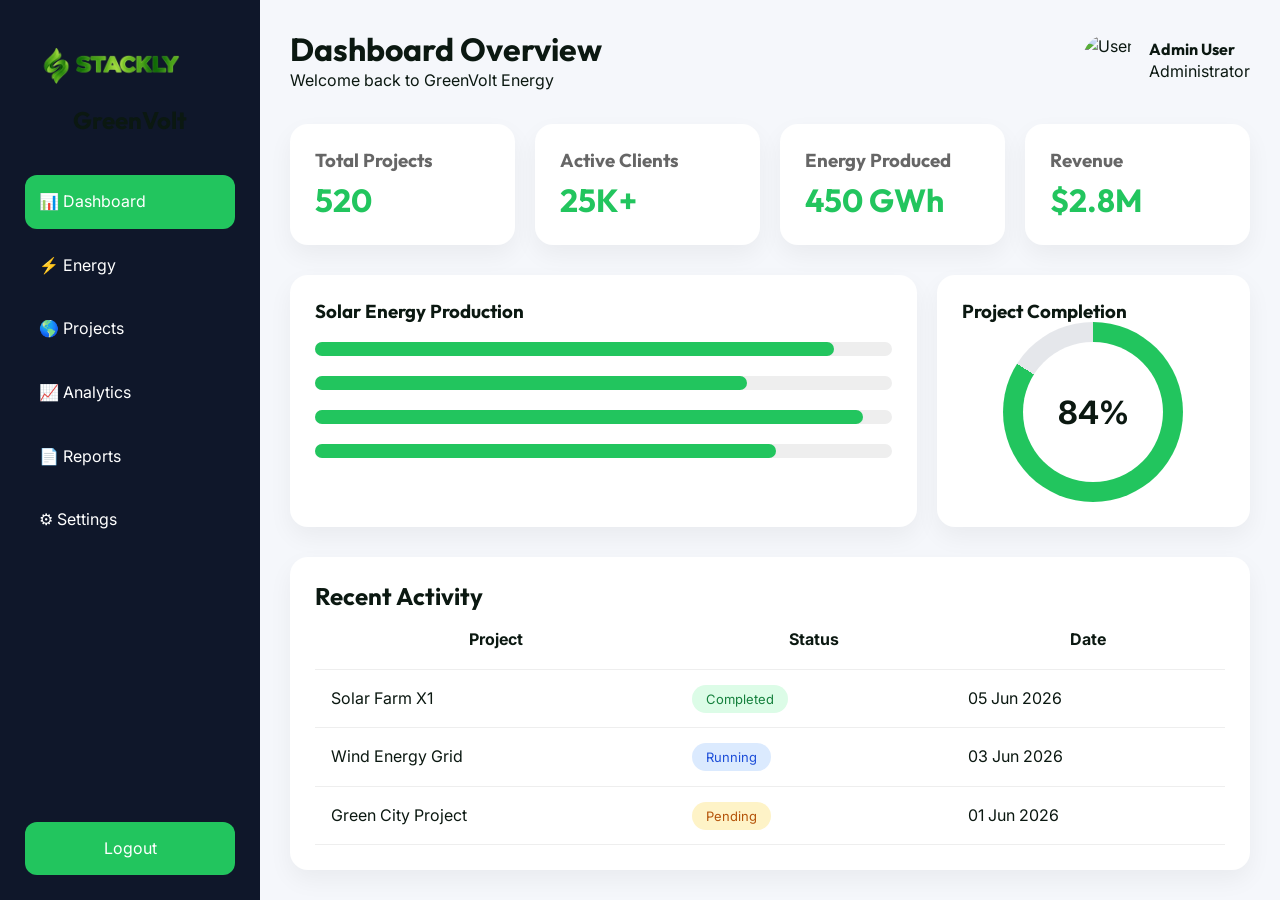
==== dashboard.html @ 8723facf "Add files via upload" ====
<!DOCTYPE html>
<html lang="en">
<head>
<meta charset="UTF-8">
<meta name="viewport" content="width=device-width, initial-scale=1.0">
<title>GreenVolt Dashboard</title>
<link rel="stylesheet" href="style.css">
</head>

<body class="dashboard-page">

<body class="dashboard-page">

<div class="dashboard">

    <aside class="sidebar">

        <div class="sidebar-logo">
            <img src="images/green_logo.webp" alt="GreenVolt">
            <h2>GreenVolt</h2>
        </div>

        <ul class="sidebar-menu">
            <li><a href="#" class="active">📊 Dashboard</a></li>
            <li><a href="#">⚡ Energy</a></li>
            <li><a href="#">🌎 Projects</a></li>
            <li><a href="#">📈 Analytics</a></li>
            <li><a href="#">📄 Reports</a></li>
            <li><a href="#">⚙ Settings</a></li>
        </ul>

        <a href="index.html" class="logout-btn">Logout</a>

    </aside>

    <main class="main-content">

        <div class="dashboard-header">

            <div>
                <h1>Dashboard Overview</h1>
                <p>Welcome back to GreenVolt Energy</p>
            </div>

            <div class="user-profile">
                <img src="https://i.pravatar.cc/100" alt="User">
                <div>
                    <h4>Admin User</h4>
                    <span>Administrator</span>
                </div>
            </div>

        </div>

        <div class="dashboard-cards">

            <div class="dashboard-card">
                <h3>Total Projects</h3>
                <h2>520</h2>
            </div>

            <div class="dashboard-card">
                <h3>Active Clients</h3>
                <h2>25K+</h2>
            </div>

            <div class="dashboard-card">
                <h3>Energy Produced</h3>
                <h2>450 GWh</h2>
            </div>

            <div class="dashboard-card">
                <h3>Revenue</h3>
                <h2>$2.8M</h2>
            </div>

        </div>

        <div class="analytics-grid">

            <div class="chart-card">
                <h3>Solar Energy Production</h3>

                <div class="bar">
                    <span style="width:90%"></span>
                </div>

                <div class="bar">
                    <span style="width:75%"></span>
                </div>

                <div class="bar">
                    <span style="width:95%"></span>
                </div>

                <div class="bar">
                    <span style="width:80%"></span>
                </div>

            </div>

            <div class="chart-card">
                <h3>Project Completion</h3>

                <div class="progress-circle">
                    <span>84%</span>
                </div>

            </div>

        </div>

        <div class="activity-table">

            <h2>Recent Activity</h2>

            <table>

                <thead>
                    <tr>
                        <th>Project</th>
                        <th>Status</th>
                        <th>Date</th>
                    </tr>
                </thead>

                <tbody>

                    <tr>
                        <td>Solar Farm X1</td>
                        <td><span class="status success">Completed</span></td>
                        <td>05 Jun 2026</td>
                    </tr>

                    <tr>
                        <td>Wind Energy Grid</td>
                        <td><span class="status running">Running</span></td>
                        <td>03 Jun 2026</td>
                    </tr>

                    <tr>
                        <td>Green City Project</td>
                        <td><span class="status pending">Pending</span></td>
                        <td>01 Jun 2026</td>
                    </tr>

                </tbody>

            </table>

        </div>

    </main>

</div>

</body>

</body>
</html>
---- style.css ----
/* 
   GreenVolt - Powering Tomorrow
   CSS Styling System
*/

@import url('https://fonts.googleapis.com/css2?family=Inter:wght@300;400;500;600;700&family=Outfit:wght@400;500;600;700;800&display=swap');

:root {
    /* Color Palette */
    --primary-green: hsl(142, 72%, 29%);
    --primary-green-hover: hsl(142, 76%, 24%);
    --primary-green-rgb: 27, 122, 56;
    --light-green: hsl(142, 69%, 58%);
    --light-green-rgb: 76, 217, 100;
    --accent-glow: hsla(142, 69%, 58%, 0.15);
    
    /* Theme Light (Default) */
    --bg-primary: hsl(140, 20%, 99%);
    --bg-secondary: hsl(144, 25%, 97%);
    --text-main: hsl(144, 37%, 7%);
    --text-secondary: hsl(142, 9%, 35%);
    --text-muted: hsl(142, 5%, 50%);
    --card-bg: hsl(0, 0%, 100%);
    --card-shadow: 0 15px 35px rgba(27, 122, 56, 0.05);
    --card-shadow-hover: 0 25px 50px rgba(27, 122, 56, 0.12);
    --nav-bg: rgba(255, 255, 255, 0.8);
    --glass-bg: rgba(255, 255, 255, 0.7);
    --glass-border: rgba(255, 255, 255, 0.4);
    
    /* Animation & Transitions */
    --transition-fast: 0.2s cubic-bezier(0.4, 0, 0.2, 1);
    --transition-smooth: 0.4s cubic-bezier(0.4, 0, 0.2, 1);
    --transition-slow: 0.6s cubic-bezier(0.4, 0, 0.2, 1);
    
    /* Layout Constants */
    --header-height: 80px;
    --border-radius-sm: 8px;
    --border-radius-md: 16px;
    --border-radius-lg: 24px;
    --border-radius-pill: 50px;
}

/* Dark Mode Theme */
[data-theme="dark"] {
    --bg-primary: hsl(144, 23%, 9%);
    --bg-secondary: hsl(144, 25%, 15%);
    --text-main: hsl(0, 0%, 95%);
    --text-secondary: hsl(0, 0%, 70%);
    --text-muted: hsl(0, 0%, 50%);
    --card-bg: hsl(144, 25%, 13%);
    --card-shadow: 0 15px 35px rgba(0, 0, 0, 0.25);
    --card-shadow-hover: 0 25px 50px rgba(0, 0, 0, 0.35);
    --nav-bg: rgba(13, 35, 18, 0.85);
    --glass-bg: rgba(13, 35, 18, 0.6);
    --glass-border: rgba(76, 217, 100, 0.15);
}



/* 1. Global Reset & Base Styles */
* {
    box-sizing: border-box;
    margin: 0;
    padding: 0;
}

html {
    scroll-behavior: smooth;
    font-size: 16px;
    overflow-x: hidden;
}

body {
    font-family: 'Inter', sans-serif;
    background-color: var(--bg-primary);
    color: var(--text-main);
    line-height: 1.6;
    overflow-x: hidden;
    transition: background-color var(--transition-smooth), color var(--transition-smooth);
}

h1, h2, h3, h4, h5, h6 {
    font-family: 'Outfit', sans-serif;
    font-weight: 700;
    line-height: 1.2;
    color: var(--text-main);
}

a {
    text-decoration: none;
    color: inherit;
    transition: color var(--transition-fast);
}

ul {
    list-style: none;
}

img {
    max-width: 100%;
    height: auto;
    display: block;
}

button, input, textarea {
    font-family: inherit;
    border: none;
    outline: none;
    background: none;
}

/* Custom Scrollbar */
::-webkit-scrollbar {
    width: 10px;
}
::-webkit-scrollbar-track {
    background: var(--bg-secondary);
}
::-webkit-scrollbar-thumb {
    background: var(--primary-green);
    border-radius: var(--border-radius-pill);
    border: 2px solid var(--bg-secondary);
}
::-webkit-scrollbar-thumb:hover {
    background: var(--primary-green-hover);
}

/* 2. Layout & Typography Utilities */
.container {
    max-width: 1200px;
    margin: 0 auto;
    padding: 0 24px;
}

.section {
    padding: 100px 0;
    position: relative;
}

.error-page {
    min-height: 100vh;
    display: flex;
    align-items: center;
    justify-content: center;
    background: linear-gradient(180deg, rgba(236, 251, 236, 1) 0%, rgba(245, 250, 244, 1) 100%);
    padding: 80px 24px;
}

.error-panel {
    position: relative;
    width: min(100%, 760px);
    padding: 60px 52px;
    border-radius: 32px;
    background: rgba(255, 255, 255, 0.96);
    box-shadow: 0 45px 110px rgba(27, 122, 56, 0.11);
    border: 1px solid rgba(27, 122, 56, 0.14);
    overflow: hidden;
}

.error-panel::before {
    content: '';
    position: absolute;
    inset: 0;
    background: radial-gradient(circle at top left, rgba(76, 217, 100, 0.12), transparent 28%),
                radial-gradient(circle at bottom right, rgba(27, 122, 56, 0.08), transparent 26%);
    pointer-events: none;
}

[data-theme="dark"] .error-panel {
    background: rgba(7, 17, 9, 0.9);
    border-color: rgba(255, 255, 255, 0.08);
    box-shadow: 0 35px 80px rgba(0, 0, 0, 0.22);
}

.error-code {
    font-size: clamp(5rem, 12vw, 8rem);
    font-weight: 900;
    color: var(--primary-green);
    letter-spacing: -0.05em;
    margin-bottom: 0.6rem;
}

.error-message {
    font-size: clamp(1.8rem, 3vw, 2.4rem);
    line-height: 1.05;
    margin-bottom: 1.25rem;
}

.error-description {
    color: var(--text-secondary);
    max-width: 540px;
    margin: 0 auto 2rem auto;
    font-size: 1.05rem;
    line-height: 1.8;
}

.error-actions {
    display: flex;
    flex-wrap: wrap;
    justify-content: center;
    gap: 16px;
    margin-bottom: 1.25rem;
}

.error-detail {
    color: var(--text-muted);
    font-size: 0.95rem;
    line-height: 1.75;
}

.error-header {
    display: flex;
    align-items: center;
    justify-content: space-between;
    gap: 14px;
    margin-bottom: 24px;
    position: relative;
    z-index: 2;
}

.error-header .logo img {
    height: 42px;
    display: block;
}

.error-header-actions {
    display: flex;
    gap: 10px;
}

.error-search-form {
    width: 100%;
    display: flex;
    flex-wrap: wrap;
    justify-content: center;
    gap: 12px;
    margin-top: 12px;
}

.error-search-input {
    width: min(100%, 420px);
    padding: 14px 18px;
    border: 1px solid rgba(27, 122, 56, 0.18);
    border-radius: 14px;
    background: rgba(255, 255, 255, 0.95);
    color: var(--text-main);
    font-size: 0.98rem;
    transition: border-color var(--transition-fast), box-shadow var(--transition-fast);
}

.error-search-input:focus {
    border-color: var(--primary-green);
    box-shadow: 0 0 0 4px rgba(76, 217, 100, 0.12);
}

.error-links-block {
    margin-top: 24px;
    z-index: 2;
}

.error-links {
    display: flex;
    flex-wrap: wrap;
    gap: 12px;
    margin-top: 12px;
    padding-left: 0;
    list-style: none;
}

.error-links li {
    margin: 0;
}

.error-links a {
    color: var(--text-secondary);
    border-bottom: 1px dashed rgba(27, 122, 56, 0.35);
    padding-bottom: 1px;
    transition: color var(--transition-fast), border-color var(--transition-fast);
}

.error-links a:hover,
.error-links a:focus {
    color: var(--primary-green);
    border-color: var(--primary-green);
}

.error-contact {
    margin-top: 24px;
    z-index: 2;
}

.glow-orb {
    position: absolute;
    width: 260px;
    height: 260px;
    border-radius: 50%;
    filter: blur(70px);
    opacity: 0.32;
    z-index: 0;
    animation: float 12s infinite ease-in-out alternate;
}

.orb-1 {
    background: rgba(76, 217, 100, 0.35);
    top: -60px;
    left: -50px;
}

.orb-2 {
    background: rgba(27, 122, 56, 0.3);
    bottom: -60px;
    right: -40px;
}

@media (max-width: 720px) {
    .error-panel {
        padding: 40px 24px;
    }
    .error-actions {
        flex-direction: column;
    }

    .partners-grid {
        grid-template-columns: 1fr;
        gap: 16px;
    }

    .faq-grid {
        grid-template-columns: 1fr;
        gap: 16px;
    }

    .stats-bar {
        grid-template-columns: 1fr;
    }

    .stats-bar-wrapper {
        width: calc(100% - 32px);
        bottom: -90px;
    }

    .hero-title {
        font-size: 2.4rem;
    }

    .hero-subtitle,
    .section-subtitle {
        font-size: 1rem;
    }
}

.text-center {
    text-align: center;
}

.section-tag {
    font-family: 'Outfit', sans-serif;
    font-size: 0.85rem;
    font-weight: 700;
    color: var(--primary-green);
    text-transform: uppercase;
    letter-spacing: 2px;
    margin-bottom: 12px;
    display: inline-block;
}

.section-title {
    font-size: 2.5rem;
    font-weight: 800;
    margin-bottom: 20px;
    letter-spacing: -0.5px;
}

.section-title span {
    color: var(--primary-green);
}

.section-subtitle {
    color: var(--text-secondary);
    max-width: 600px;
    margin: 0 auto 50px auto;
    font-size: 1.1rem;
}

/* Partners Grid */
.partners-grid {
    display: grid;
    grid-template-columns: repeat(4, 1fr);
    gap: 20px;
    align-items: center;
    margin-top: 24px;
}

.partner-card {
    background: var(--card-bg);
    border-radius: 12px;
    padding: 18px;
    display: flex;
    align-items: center;
    justify-content: center;
    box-shadow: var(--card-shadow);
    border: 1px solid var(--glass-border);
    min-height: 80px;
    transition: transform var(--transition-fast), box-shadow var(--transition-fast);
}

.partner-card:hover {
    transform: translateY(-4px);
    box-shadow: var(--card-shadow-hover);
}

.partner-logo {
    width: 100%;
    height: 100%;
    display: flex;
    align-items: center;
    justify-content: center;
    min-height: 160px;
}

.partner-logo svg {
    width: 100%;
    height: 100%;
    max-width: 180px;
    max-height: 180px;
    transition: transform var(--transition-smooth);
}

.partner-card:hover .partner-logo svg {
    transform: scale(1.05);
}

.partner-card img {
    max-height: 48px;
    width: auto;
    object-fit: contain;
}

/* FAQ */
.faq-grid {
    display: grid;
    grid-template-columns: repeat(2, 1fr);
    gap: 18px;
    margin-top: 12px;
}

.faq-grid details {
    background: var(--card-bg);
    padding: 18px 20px;
    border-radius: 12px;
    border: 1px solid var(--glass-border);
    box-shadow: var(--card-shadow);
}

.faq-grid summary {
    font-weight: 700;
    cursor: pointer;
    list-style: none;
    outline: none;
}

.faq-grid p { margin-top: 10px; color: var(--text-secondary); line-height: 1.6; }

@media (max-width: 900px) {
    .partners-grid { grid-template-columns: repeat(2, 1fr); }
    .faq-grid { grid-template-columns: 1fr; }
}

/* Common Button Styling */
.btn {
    display: inline-flex;
    align-items: center;
    justify-content: center;
    gap: 8px;
    padding: 14px 28px;
    border-radius: var(--border-radius-pill);
    font-weight: 600;
    font-size: 0.95rem;
    cursor: pointer;
    transition: transform var(--transition-fast), background-color var(--transition-fast), box-shadow var(--transition-fast);
}

.btn-primary {
    background-color: var(--primary-green);
    color: #ffffff;
    box-shadow: 0 4px 15px rgba(27, 122, 56, 0.2);
}

.btn-primary:hover {
    background-color: var(--primary-green-hover);
    box-shadow: 0 6px 20px rgba(27, 122, 56, 0.35);
    transform: translateY(-2px);
}

.btn-secondary {
    background-color: transparent;
    color: var(--text-main);
    border: 2px solid var(--text-muted);
}

.btn-secondary:hover {
    border-color: var(--primary-green);
    color: var(--primary-green);
    transform: translateY(-2px);
}

.btn-text {
    display: inline-flex;
    align-items: center;
    gap: 8px;
    font-weight: 600;
    color: var(--text-main);
    cursor: pointer;
    transition: color var(--transition-fast), transform var(--transition-fast);
}

.btn-text:hover {
    color: var(--primary-green);
}

.btn-text:hover .play-icon-container {
    transform: scale(1.1);
    box-shadow: 0 0 20px var(--accent-glow);
}

/* 3. Header & Navigation */
.header {
    position: fixed;
    top: 0;
    left: 0;
    width: 100%;
    height: var(--header-height);
    display: flex;
    align-items: center;
    z-index: 1000;
    transition: background-color var(--transition-smooth), backdrop-filter var(--transition-smooth), border var(--transition-smooth), height var(--transition-smooth);
}

.header.sticky {
    height: 70px;
    background-color: var(--nav-bg);
    backdrop-filter: blur(12px);
    border-bottom: 1px solid var(--glass-border);
    box-shadow: 0 4px 30px rgba(0, 0, 0, 0.03);
}

.header .container {
    width: 100%;
    display: flex;
    align-items: center;
    justify-content: space-between;
}

.logo {
    display: flex;
    align-items: center;
    gap: 8px;
    font-family: 'Outfit', sans-serif;
    font-size: 1.5rem;
    font-weight: 800;
    color: var(--text-main);
    transition: transform var(--transition-fast);
}

.logo:hover {
    transform: scale(1.02);
}

.logo img {
    height: 72px;
    width: auto;
    object-fit: contain;
    transition: height var(--transition-smooth);
}

.header.sticky .logo img {
    height: 72px;
}

.logo.footer-logo img {
    height: 72px;
}

.logo span {
    color: var(--primary-green);
}

.logo-sub {
    font-size: 0.65rem;
    font-weight: 600;
    letter-spacing: 1px;
    text-transform: uppercase;
    display: block;
    color: var(--text-secondary);
    margin-top: -3px;
}

.nav-menu {
    display: flex;
    align-items: center;
    gap: 32px;
}

.nav-link {
    font-weight: 500;
    color: var(--text-secondary);
    font-size: 0.95rem;
    position: relative;
    padding: 6px 0;
}

.nav-link::after {
    content: '';
    position: absolute;
    bottom: 0;
    left: 0;
    width: 0;
    height: 2.5px;
    background-color: var(--primary-green);
    border-radius: var(--border-radius-pill);
    transition: width var(--transition-fast);
}

.nav-link:hover, .nav-link.active {
    color: var(--primary-green);
}

.nav-link.active::after, .nav-link:hover::after {
    width: 100%;
}

.header-actions {
    display: flex;
    align-items: center;
    gap: 16px;
}



.btn-login {
    display: inline-flex;
    align-items: center;
    gap: 8px;
    padding: 10px 22px;
    background-color: var(--primary-green);
    color: #ffffff !important;
    border-radius: var(--border-radius-pill);
    font-weight: 600;
    box-shadow: 0 4px 10px rgba(27, 122, 56, 0.15);
}

.btn-login:hover {
    background-color: var(--primary-green-hover);
    transform: translateY(-1px);
}

/* Dark Mode Toggle Button */
.btn-dark-mode {
    display: flex;
    align-items: center;
    justify-content: center;
    width: 40px;
    height: 40px;
    border-radius: 50%;
    background-color: var(--bg-secondary);
    color: var(--text-main);
    cursor: pointer;
    transition: background-color var(--transition-fast), color var(--transition-fast), transform var(--transition-fast);
    position: relative;
}

.btn-dark-mode:hover {
    background-color: var(--primary-green);
    color: #ffffff;
    transform: scale(1.05);
}

.btn-dark-mode .sun-icon,
.btn-dark-mode .moon-icon {
    position: absolute;
    width: 20px;
    height: 20px;
    transition: opacity var(--transition-fast), transform var(--transition-fast);
}

.btn-dark-mode .sun-icon {
    opacity: 1;
    transform: rotate(0deg) scale(1);
}

.btn-dark-mode .moon-icon {
    opacity: 0;
    transform: rotate(-180deg) scale(0);
}

[data-theme="dark"] .btn-dark-mode .sun-icon {
    opacity: 0;
    transform: rotate(180deg) scale(0);
}

[data-theme="dark"] .btn-dark-mode .moon-icon {
    opacity: 1;
    transform: rotate(0deg) scale(1);
}

.hamburger {
    display: none;
    flex-direction: column;
    gap: 6px;
    cursor: pointer;
    z-index: 1001;
    padding: 4px;
}

.hamburger span {
    display: block;
    width: 24px;
    height: 2.5px;
    background-color: var(--text-main);
    border-radius: var(--border-radius-pill);
    transition: transform var(--transition-fast), opacity var(--transition-fast);
}

.hamburger.active span:nth-child(1) {
    transform: translateY(8.5px) rotate(45deg);
}

.hamburger.active span:nth-child(2) {
    opacity: 0;
}

.hamburger.active span:nth-child(3) {
    transform: translateY(-8.5px) rotate(-45deg);
}

/* 4. Hero Section */
.hero {
    min-height: 100vh;
    padding-top: calc(var(--header-height) + 40px);
    padding-bottom: 100px;
    display: flex;
    align-items: center;
    position: relative;
    background-image: linear-gradient(to bottom, rgba(255, 255, 255, 0.7), var(--bg-primary)), url('images/hero_bg.webp');
    background-size: cover;
    background-position: center;
    background-repeat: no-repeat;
}

[data-theme="dark"] .hero {
    background-image: linear-gradient(to bottom, rgba(6, 19, 10, 0.75), var(--bg-primary)), url('images/hero_bg.webp');
}

.hero-content {
    max-width: 650px;
    z-index: 2;
}

.hero-tag {
    font-size: 0.9rem;
    font-weight: 700;
    color: var(--primary-green);
    letter-spacing: 2px;
    text-transform: uppercase;
    margin-bottom: 20px;
    display: block;
}

.hero-title {
    font-size: 4rem;
    line-height: 1.1;
    font-weight: 800;
    margin-bottom: 24px;
    letter-spacing: -1.5px;
}

.hero-title span.highlight {
    color: var(--primary-green);
    position: relative;
    display: inline-block;
}

.hero-subtitle {
    font-size: 1.15rem;
    color: var(--text-secondary);
    margin-bottom: 40px;
    line-height: 1.7;
}

.hero-btns {
    display: flex;
    align-items: center;
    gap: 24px;
}

.play-icon-container {
    width: 48px;
    height: 48px;
    border-radius: 50%;
    background-color: var(--bg-secondary);
    color: var(--primary-green);
    display: flex;
    align-items: center;
    justify-content: center;
    box-shadow: 0 4px 15px rgba(0, 0, 0, 0.05);
    transition: transform var(--transition-fast), box-shadow var(--transition-fast);
}

.play-icon-container svg {
    margin-left: 2px;
    fill: currentColor;
    width: 16px;
    height: 16px;
}

/* Floating Stats Bar */
.stats-bar-wrapper {
    position: absolute;
    bottom: -150px;
    left: 50%;
    transform: translateX(-50%);
    width: min(calc(100% - 48px), 1152px);
    z-index: 5;
    pointer-events: auto;
}

.stats-bar {
    width: 100%;
    background-color: var(--glass-bg);
    backdrop-filter: blur(20px);
    border: 1px solid var(--glass-border);
    border-radius: var(--border-radius-lg);
    padding: 30px;
    display: grid;
    grid-template-columns: repeat(4, minmax(200px, 1fr));
    gap: 12px;
    align-items: stretch;
    box-shadow: var(--card-shadow);
}

.stats-item {
    display: flex;
    flex-direction: column;
    align-items: center;
    justify-content: center;
    text-align: center;
    border-right: 1px solid var(--glass-border);
    padding: 22px 14px;
    min-height: 150px;
}

.stats-item:last-child {
    border-right: none;
}

.stats-icon {
    display: inline-flex;
    align-items: center;
    justify-content: center;
    width: 44px;
    height: 44px;
    border-radius: 50%;
    background-color: rgba(76, 217, 100, 0.15);
    color: var(--primary-green);
    margin-bottom: 12px;
}

.stats-icon svg {
    width: 20px;
    height: 20px;
    fill: currentColor;
}

.stats-num {
    font-family: 'Outfit', sans-serif;
    font-size: 2.2rem;
    font-weight: 800;
    color: var(--text-main);
    line-height: 1;
    margin-bottom: 6px;
}

.stats-label {
    font-size: 0.85rem;
    color: var(--text-secondary);
    font-weight: 500;
    text-transform: uppercase;
    letter-spacing: 0.5px;
}

/* 5. Services Section */
.services {
    padding-top: 160px; /* Offset the stats bar overlap */
    background-color: var(--bg-primary);
}

.services-grid {
    display: grid;
    grid-template-columns: repeat(4, 1fr);
    gap: 24px;
}

.service-card {
    background-color: var(--card-bg);
    border-radius: var(--border-radius-lg);
    padding: 40px 30px;
    box-shadow: var(--card-shadow);
    border: 1px solid var(--glass-border);
    text-align: center;
    transition: transform var(--transition-smooth), box-shadow var(--transition-smooth);
    position: relative;
    overflow: hidden;
}

.service-card::before {
    content: '';
    position: absolute;
    top: 0;
    left: 0;
    width: 100%;
    height: 4px;
    background: linear-gradient(90deg, var(--light-green), var(--primary-green));
    opacity: 0;
    transition: opacity var(--transition-smooth);
}

.service-card:hover {
    transform: translateY(-8px);
    box-shadow: var(--card-shadow-hover);
}

.service-card:hover::before {
    opacity: 1;
}

.service-icon-wrapper {
    display: inline-flex;
    align-items: center;
    justify-content: center;
    width: 80px;
    height: 80px;
    border-radius: 50%;
    background-color: var(--bg-secondary);
    color: var(--primary-green);
    margin-bottom: 24px;
    transition: background-color var(--transition-smooth), color var(--transition-smooth);
}

.service-card:hover .service-icon-wrapper {
    background: linear-gradient(135deg, var(--light-green), var(--primary-green));
    color: #ffffff;
}

.service-icon-wrapper svg {
    width: 36px;
    height: 36px;
    fill: currentColor;
    transition: transform var(--transition-smooth);
}

/* Rotate turbine icon on hover */
.service-card:hover .icon-wind {
    transform: rotate(180deg);
}
/* Scale storage battery icon on hover */
.service-card:hover .icon-storage {
    transform: scale(1.1);
}
/* Pulse glow solar icon */
.service-card:hover .icon-solar {
    filter: drop-shadow(0 0 8px rgba(76, 217, 100, 0.6));
}

.service-title {
    font-size: 1.35rem;
    font-weight: 700;
    margin-bottom: 12px;
}

.service-desc {
    color: var(--text-secondary);
    font-size: 0.95rem;
    margin-bottom: 24px;
    line-height: 1.6;
}

.service-arrow {
    display: inline-flex;
    align-items: center;
    justify-content: center;
    width: 36px;
    height: 36px;
    border-radius: 50%;
    background-color: var(--bg-secondary);
    color: var(--primary-green);
    cursor: pointer;
    transition: background-color var(--transition-fast), color var(--transition-fast), transform var(--transition-fast);
}

.service-card:hover .service-arrow {
    background-color: var(--primary-green);
    color: #ffffff;
    transform: translateX(3px);
}

.service-arrow svg {
    width: 14px;
    height: 14px;
    fill: currentColor;
}

/* 6. About Section */
.about {
    background-color: var(--bg-secondary);
}

.about .container {
    display: grid;
    grid-template-columns: 1.1fr 0.9fr;
    gap: 80px;
    align-items: center;
}

.about-content {
    max-width: 600px;
}

.about-features {
    display: flex;
    flex-wrap: wrap;
    gap: 20px;
    margin: 32px 0 40px 0;
}

.about-feature {
    display: flex;
    align-items: center;
    gap: 12px;
    flex: 1 1 250px;
}

.about-feature-icon {
    display: flex;
    align-items: center;
    justify-content: center;
    width: 40px;
    height: 40px;
    border-radius: 50%;
    background-color: rgba(27, 122, 56, 0.1);
    color: var(--primary-green);
}

.about-feature-icon svg {
    width: 18px;
    height: 18px;
    fill: currentColor;
}

.about-feature span {
    font-weight: 600;
    font-size: 0.95rem;
    color: var(--text-main);
}

/* About Right Column - Image & floating badges */
.about-media {
    position: relative;
    display: flex;
    justify-content: center;
}

.about-img-container {
    border-radius: var(--border-radius-lg);
    overflow: hidden;
    box-shadow: var(--card-shadow);
    position: relative;
}

.about-img-container::before {
    content: '';
    position: absolute;
    top: 0;
    left: 0;
    width: 100%;
    height: 100%;
    background: linear-gradient(to top, rgba(27, 122, 56, 0.15), transparent);
    z-index: 1;
}

.about-img {
    transition: transform var(--transition-slow);
}

.about-media:hover .about-img {
    transform: scale(1.03);
}

/* Floating Badges */
.floating-badge {
    position: absolute;
    background-color: var(--glass-bg);
    backdrop-filter: blur(12px);
    border: 1px solid var(--glass-border);
    border-radius: 50%;
    width: 56px;
    height: 56px;
    display: flex;
    align-items: center;
    justify-content: center;
    box-shadow: 0 10px 25px rgba(0, 0, 0, 0.08);
    color: var(--primary-green);
    z-index: 2;
    animation: float 4s ease-in-out infinite;
}

.floating-badge svg {
    width: 22px;
    height: 22px;
    fill: currentColor;
}

.floating-badge-1 {
    top: 10%;
    right: -20px;
    animation-delay: 0s;
}

.floating-badge-2 {
    bottom: 25%;
    left: -25px;
    animation-delay: 1s;
}

.floating-badge-3 {
    top: 40%;
    left: -15px;
    animation-delay: 2s;
}

.floating-badge-4 {
    bottom: 8%;
    right: 5%;
    animation-delay: 3s;
}

@keyframes float {
    0% { transform: translateY(0px); }
    50% { transform: translateY(-10px); }
    100% { transform: translateY(0px); }
}

/* 7. Call To Action Banner (Bottom Footer Banner) */
.cta-banner {
    padding: 80px 0 60px 0;
    background: linear-gradient(rgba(8, 29, 15, 0.88), rgba(8, 29, 15, 0.94)), url('images/cta_bg.webp');
    background-size: cover;
    background-position: center;
    background-repeat: no-repeat;
    background-attachment: fixed;
    color: #ffffff;
    position: relative;
    overflow: hidden;
}

.cta-banner::after {
    content: '';
    position: absolute;
    bottom: 0;
    left: 0;
    width: 100%;
    height: 3px;
    background: linear-gradient(90deg, rgba(76, 217, 100, 0.25), rgba(27, 122, 56, 0.25), rgba(76, 217, 100, 0.25));
}

.cta-container {
    display: flex;
    flex-direction: column;
    gap: 50px;
}

.cta-main-row {
    display: flex;
    align-items: center;
    justify-content: space-between;
}

.cta-title-group {
    display: flex;
    align-items: center;
    gap: 20px;
}

.cta-leaf-icon {
    display: flex;
    align-items: center;
    justify-content: center;
    width: 60px;
    height: 60px;
    border-radius: 50%;
    border: 2px dashed rgba(76, 217, 100, 0.4);
    color: var(--light-green);
    animation: rotateDashed 20s linear infinite;
}

.cta-leaf-icon svg {
    width: 24px;
    height: 24px;
    fill: currentColor;
}

@keyframes rotateDashed {
    100% { transform: rotate(360deg); }
}

.cta-heading {
    font-size: 2.2rem;
    font-weight: 800;
    color: #ffffff;
    line-height: 1.2;
}

.cta-heading span {
    color: var(--light-green);
}

.btn-cta {
    background-color: var(--light-green);
    color: hsl(143, 56%, 5%);
    font-weight: 700;
    box-shadow: 0 4px 15px rgba(76, 217, 100, 0.3);
}

.btn-cta:hover {
    background-color: #ffffff;
    color: var(--primary-green);
    box-shadow: 0 6px 20px rgba(255, 255, 255, 0.4);
}

/* Banner Highlights Row */
.cta-highlights {
    display: grid;
    grid-template-columns: repeat(4, 1fr);
    gap: 30px;
    border-top: 1px solid rgba(255, 255, 255, 0.1);
    padding-top: 40px;
}

.highlight-item {
    display: flex;
    align-items: flex-start;
    gap: 16px;
}

.highlight-icon {
    color: var(--light-green);
    flex-shrink: 0;
    margin-top: 4px;
}

.highlight-icon svg {
    width: 20px;
    height: 20px;
    fill: currentColor;
}

.highlight-title {
    font-size: 1rem;
    font-weight: 600;
    color: #ffffff;
    margin-bottom: 2px;
}

.highlight-desc {
    font-size: 0.85rem;
    color: rgba(255, 255, 255, 0.7);
}

/* 8. Main Footer Section */
.footer {
    background-color: var(--bg-secondary);
    padding: 80px 0 40px 0;
    border-top: 1px solid var(--glass-border);
    margin-top: 100px;
}

.footer-top {
    margin-bottom: 48px;
}

.footer-grid {
    display: grid;
    grid-template-columns: 1.5fr 1fr 1fr 1fr;
    gap: 48px;
    align-items: start;
}

/* Footer Sections */
.footer-section {
    display: flex;
    flex-direction: column;
}

/* Brand Section */
.footer-brand-section {
    gap: 16px;
    padding-right: 24px;
}

.footer-logo {
    margin-bottom: 4px;
    display: inline-block;
}

.footer-logo img {
    height: 70px;
    width: auto;
    transition: transform var(--transition-fast);
}

.footer-logo:hover img {
    transform: scale(1.05);
}

.footer-desc {
    color: var(--text-secondary);
    font-size: 0.9rem;
    line-height: 1.7;
    margin-bottom: 0;
}

/* Footer Title */
.footer-title {
    font-size: 1rem;
    font-weight: 700;
    color: var(--text-main);
    margin-bottom: 24px;
    position: relative;
    padding-bottom: 0;
    letter-spacing: -0.2px;
}

/* Footer Links */
.footer-links {
    display: flex;
    flex-direction: column;
    gap: 14px;
    list-style: none;
}

.footer-link {
    color: var(--text-secondary);
    font-size: 0.9rem;
    display: inline-flex;
    align-items: center;
    gap: 6px;
    transition: all var(--transition-fast);
    position: relative;
}

.footer-link::before {
    content: '';
    display: none;
}

.footer-link:hover {
    color: var(--primary-green);
    padding-left: 0;
    transform: translateX(4px);
}

/* Follow Us / Social Section */
.footer-social-section {
    gap: 0;
}

.footer-socials {
    display: flex;
    gap: 10px;
    align-items: center;
    flex-wrap: wrap;
}

.social-icon {
    width: 40px;
    height: 40px;
    border-radius: 50%;
    background-color: rgba(27, 122, 56, 0.08);
    border: 1.5px solid rgba(27, 122, 56, 0.2);
    color: var(--primary-green);
    display: flex;
    align-items: center;
    justify-content: center;
    transition: all var(--transition-fast);
    cursor: pointer;
}

.social-icon:hover {
    background-color: var(--primary-green);
    border-color: var(--primary-green);
    color: #ffffff;
    transform: translateY(-4px);
    box-shadow: 0 4px 12px rgba(27, 122, 56, 0.2);
}

.social-icon svg {
    width: 16px;
    height: 16px;
    fill: currentColor;
}

/* Footer Bottom */
.footer-bottom {
    padding-top: 28px;
    border-top: 1px solid var(--glass-border);
}

.footer-bottom-content {
    display: flex;
    align-items: center;
    justify-content: space-between;
    gap: 20px;
    flex-wrap: wrap;
}

.copyright {
    font-size: 0.88rem;
    color: var(--text-muted);
    margin: 0;
    font-weight: 500;
}

.footer-bottom-links {
    display: flex;
    align-items: center;
    gap: 28px;
    flex-wrap: wrap;
    justify-content: flex-end;
}

.footer-bottom-link {
    font-size: 0.88rem;
    color: var(--text-secondary);
    transition: all var(--transition-fast);
    font-weight: 500;
    position: relative;
}

.footer-bottom-link::after {
    content: '';
    position: absolute;
    bottom: -2px;
    left: 0;
    width: 0;
    height: 1.5px;
    background-color: var(--primary-green);
    transition: width var(--transition-fast);
}

.footer-bottom-link:hover {
    color: var(--primary-green);
}

.footer-bottom-link:hover::after {
    width: 100%;
}

/* Dark Mode - Footer Styles */
[data-theme="dark"] .footer-desc {
    color: var(--text-secondary);
}

[data-theme="dark"] .social-title {
    color: var(--text-muted);
}

[data-theme="dark"] .social-icon {
    background-color: rgba(76, 217, 100, 0.08);
    border-color: rgba(76, 217, 100, 0.15);
    color: var(--light-green);
}

[data-theme="dark"] .social-icon:hover {
    background-color: var(--primary-green);
    border-color: var(--primary-green);
    color: #ffffff;
}

[data-theme="dark"] .footer-title {
    color: var(--text-main);
}

[data-theme="dark"] .footer-link {
    color: var(--text-secondary);
}

[data-theme="dark"] .footer-link::before {
    color: var(--light-green);
}

[data-theme="dark"] .footer-link:hover {
    color: var(--light-green);
}

[data-theme="dark"] .info-icon {
    background-color: rgba(76, 217, 100, 0.1);
    color: var(--light-green);
}

[data-theme="dark"] .info-item:hover .info-icon {
    background-color: rgba(76, 217, 100, 0.15);
}

[data-theme="dark"] .info-label {
    color: var(--text-muted);
}

[data-theme="dark"] .info-item span {
    color: var(--text-secondary);
}

[data-theme="dark"] .info-item:hover span {
    color: var(--text-main);
}

[data-theme="dark"] .footer-bottom-link {
    color: var(--text-secondary);
}

[data-theme="dark"] .footer-bottom-link::after {
    background-color: var(--light-green);
}

[data-theme="dark"] .footer-bottom-link:hover {
    color: var(--light-green);
}

/* 9. Sleek Glassmorphic Modals */
.modal {
    position: fixed;
    top: 0;
    left: 0;
    width: 100%;
    height: 100%;
    background-color: rgba(6, 19, 10, 0.4);
    backdrop-filter: blur(8px);
    z-index: 2000;
    display: flex;
    align-items: center;
    justify-content: center;
    opacity: 0;
    pointer-events: none;
    transition: opacity var(--transition-smooth);
}

.modal.active {
    opacity: 1;
    pointer-events: auto;
}

.modal-content {
    background-color: var(--card-bg);
    border: 1px solid var(--glass-border);
    border-radius: var(--border-radius-lg);
    box-shadow: 0 30px 60px rgba(0, 0, 0, 0.15);
    max-width: 480px;
    width: calc(100% - 32px);
    position: relative;
    transform: translateY(30px);
    transition: transform var(--transition-smooth);
    overflow: hidden;
}

.modal.active .modal-content {
    transform: translateY(0);
}

.modal-close {
    position: absolute;
    top: 20px;
    right: 20px;
    width: 36px;
    height: 36px;
    border-radius: 50%;
    background-color: var(--bg-secondary);
    color: var(--text-secondary);
    display: flex;
    align-items: center;
    justify-content: center;
    cursor: pointer;
    z-index: 10;
    transition: background-color var(--transition-fast), color var(--transition-fast);
}

.modal-close:hover {
    background-color: var(--primary-green);
    color: #ffffff;
}

.modal-close svg {
    width: 16px;
    height: 16px;
    fill: currentColor;
}

/* Login Modal Specifics */
.modal-header {
    padding: 30px 30px 20px 30px;
    border-bottom: 1px solid var(--glass-border);
}

.modal-title {
    font-size: 1.5rem;
    margin-bottom: 6px;
}

.modal-subtitle {
    font-size: 0.9rem;
    color: var(--text-secondary);
}

.modal-body {
    padding: 30px;
}

.form-group {
    margin-bottom: 20px;
    position: relative;
}

.form-label {
    display: block;
    font-size: 0.85rem;
    font-weight: 600;
    margin-bottom: 8px;
    color: var(--text-main);
}

.input-container {
    position: relative;
    display: flex;
    align-items: center;
}

.input-container svg {
    position: absolute;
    left: 16px;
    width: 18px;
    height: 18px;
    fill: currentColor;
    color: var(--text-muted);
}

.form-input {
    width: 100%;
    padding: 12px 16px 12px 48px;
    border-radius: var(--border-radius-md);
    background-color: var(--bg-secondary);
    border: 1.5px solid transparent;
    color: var(--text-main);
    font-size: 0.95rem;
    transition: border-color var(--transition-fast), background-color var(--transition-fast);
}

.form-input:focus {
    background-color: var(--card-bg);
    border-color: var(--primary-green);
}

.form-options {
    display: flex;
    align-items: center;
    justify-content: space-between;
    font-size: 0.85rem;
    margin-bottom: 30px;
}

.checkbox-label {
    display: flex;
    align-items: center;
    gap: 8px;
    color: var(--text-secondary);
    cursor: pointer;
}

.forgot-link {
    color: var(--primary-green);
    font-weight: 500;
}

.btn-submit {
    width: 100%;
}

.modal-footer {
    padding: 0 30px 30px 30px;
    text-align: center;
    font-size: 0.9rem;
    color: var(--text-secondary);
}

.modal-footer-link {
    color: var(--primary-green);
    font-weight: 600;
}

/* Video Modal Specifics */
.modal-video-container {
    max-width: 800px;
    background: #000000;
}

.video-wrapper {
    position: relative;
    padding-bottom: 56.25%; /* 16:9 Aspect Ratio */
    height: 0;
    overflow: hidden;
}

.video-placeholder {
    position: absolute;
    top: 0;
    left: 0;
    width: 100%;
    height: 100%;
    display: flex;
    flex-direction: column;
    align-items: center;
    justify-content: center;
    background: linear-gradient(135deg, rgba(8, 29, 15, 0.9), rgba(6, 19, 10, 0.95)), url('assets/hero_bg.png');
    background-size: cover;
    color: #ffffff;
    text-align: center;
    padding: 40px;
}

.video-placeholder-icon {
    width: 72px;
    height: 72px;
    border-radius: 50%;
    background-color: var(--light-green);
    color: hsl(143, 56%, 5%);
    display: flex;
    align-items: center;
    justify-content: center;
    margin-bottom: 20px;
    box-shadow: 0 0 30px rgba(76, 217, 100, 0.4);
    animation: pulseGlow 2s infinite;
}

.video-placeholder-icon svg {
    width: 24px;
    height: 24px;
    fill: currentColor;
    margin-left: 4px;
}

@keyframes pulseGlow {
    0% { box-shadow: 0 0 0 0 rgba(76, 217, 100, 0.4); }
    70% { box-shadow: 0 0 0 20px rgba(76, 217, 100, 0); }
    100% { box-shadow: 0 0 0 0 rgba(76, 217, 100, 0); }
}

.video-placeholder-title {
    font-size: 1.8rem;
    margin-bottom: 8px;
    font-family: 'Outfit', sans-serif;
}

.video-placeholder-desc {
    color: rgba(255, 255, 255, 0.7);
    max-width: 500px;
}

/* 10. Scroll & Reveal Animations */
.reveal {
    opacity: 0;
    transform: translateY(30px);
    transition: opacity var(--transition-slow), transform var(--transition-slow);
}

.reveal.revealed {
    opacity: 1;
    transform: translateY(0);
}

.reveal-left {
    opacity: 0;
    transform: translateX(-40px);
    transition: opacity var(--transition-slow), transform var(--transition-slow);
}

.reveal-left.revealed {
    opacity: 1;
    transform: translateX(0);
}

.reveal-right {
    opacity: 0;
    transform: translateX(40px);
    transition: opacity var(--transition-slow), transform var(--transition-slow);
}

.reveal-right.revealed {
    opacity: 1;
    transform: translateX(0);
}

.delay-100 { transition-delay: 100ms; }
.delay-200 { transition-delay: 200ms; }
.delay-300 { transition-delay: 300ms; }
.delay-400 { transition-delay: 400ms; }

/* 11. Responsive Design (Media Queries) */

@media (max-width: 1100px) {
    .services-grid {
        grid-template-columns: repeat(2, minmax(240px, 1fr));
        gap: 20px;
    }

    .about .container {
        gap: 40px;
    }

    .cta-highlights {
        grid-template-columns: repeat(2, 1fr);
    }

    .hero-title {
        font-size: 3.4rem;
    }

    .hero-subtitle {
        font-size: 1.05rem;
    }
}

@media (max-width: 900px) {
    html {
        font-size: 15px;
    }

    .header {
        padding: 0 18px;
    }

    .logo img {
        height: 44px;
    }

    .header .container {
        justify-content: space-between;
        align-items: center;
        gap: 12px;
    }

    .header-actions {
        gap: 12px;
    }

    .header-actions .btn-login {
        display: inline-flex;
    }

    .hamburger {
        display: flex;
    }

    .nav-menu {
        position: fixed;
        top: 0;
        right: -100%;
        width: min(320px, 100%);
        height: 100vh;
        padding: 100px 32px;
        background-color: var(--card-bg);
        border-left: 1px solid var(--glass-border);
        flex-direction: column;
        justify-content: flex-start;
        align-items: flex-start;
        gap: 30px;
        z-index: 1000;
        box-shadow: -10px 0 30px rgba(0, 0, 0, 0.08);
        transition: right var(--transition-smooth);
    }

    .nav-menu.active {
        right: 0;
    }

    .nav-link {
        font-size: 1.05rem;
        padding: 14px 0;
    }

    .hero {
        padding-top: calc(var(--header-height) + 20px);
        padding-bottom: 120px;
        text-align: center;
    }

    .hero-title {
        font-size: 3rem;
    }

    .hero-content {
        max-width: 100%;
        margin: 0 auto;
    }

    .hero-btns {
        justify-content: center;
        flex-wrap: wrap;
    }

    .stats-bar-wrapper {
        bottom: -100px;
    }

    .stats-bar {
        grid-template-columns: repeat(2, minmax(180px, 1fr));
        gap: 18px;
        padding: 24px;
    }

    .stats-item {
        border-right: none;
        padding: 18px 12px;
        min-height: auto;
    }

    .stats-item:nth-child(-n+2) {
        border-bottom: 1px solid var(--glass-border);
    }

    .services {
        padding-top: 160px;
    }

    .about .container {
        grid-template-columns: 1fr;
        gap: 50px;
        text-align: center;
    }

    .partners-grid {
        grid-template-columns: 1fr 1fr;
        gap: 16px;
    }

    .faq-grid {
        grid-template-columns: 1fr;
        gap: 16px;
    }

    .about-content {
        max-width: 100%;
    }

    .about-features {
        justify-content: center;
    }

    .about-media {
        order: -1;
    }

    .about-img-container {
        max-width: 100%;
    }

    .cta-main-row {
        flex-direction: column;
        gap: 24px;
        text-align: center;
    }

    .cta-title-group {
        flex-direction: column;
    }

    .footer-grid {
        grid-template-columns: repeat(2, 1fr);
        gap: 40px;
    }
}

@media (max-width: 600px) {
    html {
        font-size: 14px;
    }

    .header, .header.sticky {
        height: auto;
        padding: 12px 16px;
    }

    .logo img, .header.sticky .logo img {
        height: 40px;
    }

    .header .container {
        flex-wrap: nowrap;
        align-items: center;
    }

    .hero {
        padding-top: 120px;
        padding-bottom: 450px;
    }

    .hero-title {
        font-size: 2.6rem;
    }

    .hero-subtitle {
        font-size: 1rem;
    }

    .hero-btns {
        flex-direction: column;
        width: 100%;
    }

    .hero-btns .btn {
        width: 100%;
    }

    .stats-bar-wrapper {
        bottom: -130px;
    }

    .stats-bar {
        grid-template-columns: 1fr;
        gap: 18px;
        padding: 20px;
    }

    .stats-item {
        border-right: none !important;
        border-bottom: 1px solid var(--glass-border);
        padding-bottom: 16px;
    }

    .stats-item:last-child {
        border-bottom: none;
        padding-bottom: 0;
    }

    .services {
        padding-top: 180px;
    }

    .services-grid {
        grid-template-columns: 1fr;
    }

    .service-card {
        padding: 28px 20px;
    }

    .about-features {
        gap: 14px;
    }

    .about-feature {
        justify-content: center;
    }

    .about-media {
        order: -1;
    }

    .cta-highlights {
        grid-template-columns: 1fr;
    }

    .footer {
        padding: 50px 0 40px 0;
        margin-top: 60px;
    }

    .footer-grid {
        grid-template-columns: 1fr;
        gap: 32px;
    }

    .footer-section {
        text-align: center;
    }

    .footer-brand-section {
        align-items: center;
        padding-right: 0;
    }

    .footer-logo {
        justify-content: center;
    }

    .footer-desc {
        margin: 0 auto;
        max-width: 360px;
    }

    .footer-socials {
        justify-content: center;
    }

    .footer-title {
        margin-bottom: 16px;
    }

    .footer-links {
        gap: 12px;
        align-items: center;
    }

    .footer-link:hover {
        transform: none;
    }

    .footer-bottom-content {
        flex-direction: column;
        align-items: center;
        text-align: center;
        gap: 12px;
    }

    .copyright {
        order: 2;
    }

    .footer-bottom-links {
        order: 1;
        gap: 16px;
        justify-content: center;
    }
}

@media (max-width: 480px) {
    .nav-menu {
        padding: 100px 20px;
    }

    .nav-link {
        font-size: 1rem;
        width: 100%;
    }

    .hero {
        padding-top: 100px;
        padding-bottom: 450px;
    }

    .hero-title {
        font-size: 2.3rem;
    }

    .hero-subtitle {
        font-size: 0.98rem;
    }

    .stats-bar-wrapper {
        width: calc(100% - 20px);
    }

    .service-card {
        padding: 24px 18px;
    }

    .about .container {
        padding: 0;
    }

    .footer {
        padding: 60px 0 40px;
    }

    .footer-bottom-links {
        flex-wrap: wrap;
        justify-content: center;
        gap: 12px;
    }
}




/* ==========================
   MODERN LOGIN PAGE
========================== */

.login-page{
    min-height:100vh;
    background:#f4f7fb;
}

.login-wrapper{
    min-height:100vh;
    display:grid;
    grid-template-columns:1fr 1fr;
}

.login-left{
    background:linear-gradient(135deg,#0b3d20,#16a34a);
    color:#fff;
    padding:80px;
    display:flex;
    flex-direction:column;
    justify-content:center;
}

.brand{
    display:flex;
    align-items:center;
    gap:15px;
    margin-bottom:30px;
}

.brand img{
    width:170px;
}

.brand h1{
    font-size:42px;
}

.badge{
    display:inline-block;
    background:rgba(255,255,255,.15);
    padding:10px 20px;
    border-radius:30px;
    margin-bottom:30px;
}

.login-left h2{
    font-size:60px;
    line-height:1.1;
    margin-bottom:20px;
}

.login-left h2 span{
    color:#86efac;
}

.login-left p{
    font-size:20px;
    max-width:550px;
    line-height:1.8;
}

.stats{
    display:flex;
    gap:50px;
    margin-top:50px;
}

.stats h3{
    font-size:34px;
}

.login-right{
    display:flex;
    justify-content:center;
    align-items:center;
    padding:40px;
}

.login-card{
    width:100%;
    max-width:500px;
    background:#fff;
    padding:50px;
    border-radius:25px;
    box-shadow:0 25px 50px rgba(0,0,0,.08);
}

.login-logo{
    width:120px;
    margin-bottom:25px;
}

.login-card h2{
    font-size:38px;
    margin-bottom:10px;
}

.login-card p{
    color:#777;
    margin-bottom:30px;
}

.login-card form{
    display:flex;
    flex-direction:column;
    gap:20px;
}

.login-card input{
    padding:16px;
    border:1px solid #ddd;
    border-radius:12px;
    font-size:16px;
}

.login-card input:focus{
    outline:none;
    border-color:#16a34a;
}

.login-card button{
    background:#16a34a;
    color:white;
    border:none;
    padding:16px;
    border-radius:12px;
    font-size:18px;
    cursor:pointer;
}

.login-card button:hover{
    background:#15803d;
}

.login-card a{
    display:inline-block;
    margin-top:20px;
    color:#16a34a;
    text-decoration:none;
}

@media(max-width:900px){

.login-wrapper{
    grid-template-columns:1fr;
}

.login-left{
    padding:50px 30px;
}

.login-left h2{
    font-size:42px;
}

.stats{
    flex-wrap:wrap;
    gap:20px;
}
}

/* ==========================================
   DASHBOARD PAGE
========================================== */

/* =========================
   MODERN DASHBOARD
========================= */

.dashboard {
    display: flex;
    min-height: 100vh;
}

.sidebar {
    width: 260px;
    background: #0f172a;
    color: white;
    padding: 25px;
    display: flex;
    flex-direction: column;
}

.sidebar-logo {
    text-align: center;
    margin-bottom: 40px;
}

.sidebar-logo img {
    width: 170px;
}

.sidebar-menu {
    list-style: none;
    flex: 1;
}

.sidebar-menu li {
    margin-bottom: 10px;
}

.sidebar-menu a {
    display: block;
    padding: 14px;
    color: white;
    text-decoration: none;
    border-radius: 12px;
    transition: .3s;
}

.sidebar-menu a:hover,
.sidebar-menu a.active {
    background: #22c55e;
}

.logout-btn {
    background: #22c55e;
    color: white;
    padding: 14px;
    text-align: center;
    border-radius: 12px;
    text-decoration: none;
}

.main-content {
    flex: 1;
    background: #f5f7fb;
    padding: 30px;
}

.dashboard-header {
    display: flex;
    justify-content: space-between;
    align-items: center;
    margin-bottom: 30px;
}

.user-profile {
    display: flex;
    align-items: center;
    gap: 12px;
}

.user-profile img {
    width: 55px;
    height: 55px;
    border-radius: 50%;
}

.dashboard-cards {
    display: grid;
    grid-template-columns: repeat(auto-fit,minmax(220px,1fr));
    gap: 20px;
    margin-bottom: 30px;
}

.dashboard-card {
    background: white;
    padding: 25px;
    border-radius: 18px;
    box-shadow: 0 10px 25px rgba(0,0,0,.05);
}

.dashboard-card h3 {
    color: #666;
    margin-bottom: 10px;
}

.dashboard-card h2 {
    color: #22c55e;
    font-size: 32px;
}

.analytics-grid {
    display: grid;
    grid-template-columns: 2fr 1fr;
    gap: 20px;
    margin-bottom: 30px;
}

.chart-card {
    background: white;
    padding: 25px;
    border-radius: 18px;
    box-shadow: 0 10px 25px rgba(0,0,0,.05);
}

.bar {
    width: 100%;
    height: 14px;
    background: #eee;
    border-radius: 30px;
    margin: 20px 0;
}

.bar span {
    display: block;
    height: 100%;
    background: #22c55e;
    border-radius: 30px;
}

.progress-circle {
    width: 180px;
    height: 180px;
    margin: auto;
    border-radius: 50%;
    background: conic-gradient(
        #22c55e 84%,
        #e5e7eb 0%
    );
    display: flex;
    align-items: center;
    justify-content: center;
}

.progress-circle span {
    width: 140px;
    height: 140px;
    background: white;
    border-radius: 50%;
    display: flex;
    align-items: center;
    justify-content: center;
    font-size: 32px;
    font-weight: 700;
}

.activity-table {
    background: white;
    padding: 25px;
    border-radius: 18px;
    box-shadow: 0 10px 25px rgba(0,0,0,.05);
}

.activity-table table {
    width: 100%;
    border-collapse: collapse;
}

.activity-table th,
.activity-table td {
    padding: 16px;
    border-bottom: 1px solid #eee;
}

.status {
    padding: 6px 14px;
    border-radius: 20px;
    font-size: 13px;
}

.success {
    background: #dcfce7;
    color: #15803d;
}

.running {
    background: #dbeafe;
    color: #1d4ed8;
}

.pending {
    background: #fef3c7;
    color: #b45309;
}

@media(max-width:900px){

    .dashboard{
        flex-direction:column;
    }

    .sidebar{
        width:100%;
    }

    .analytics-grid{
        grid-template-columns:1fr;
    }

    .dashboard-header{
        flex-direction:column;
        gap:20px;
        align-items:flex-start;
    }
}
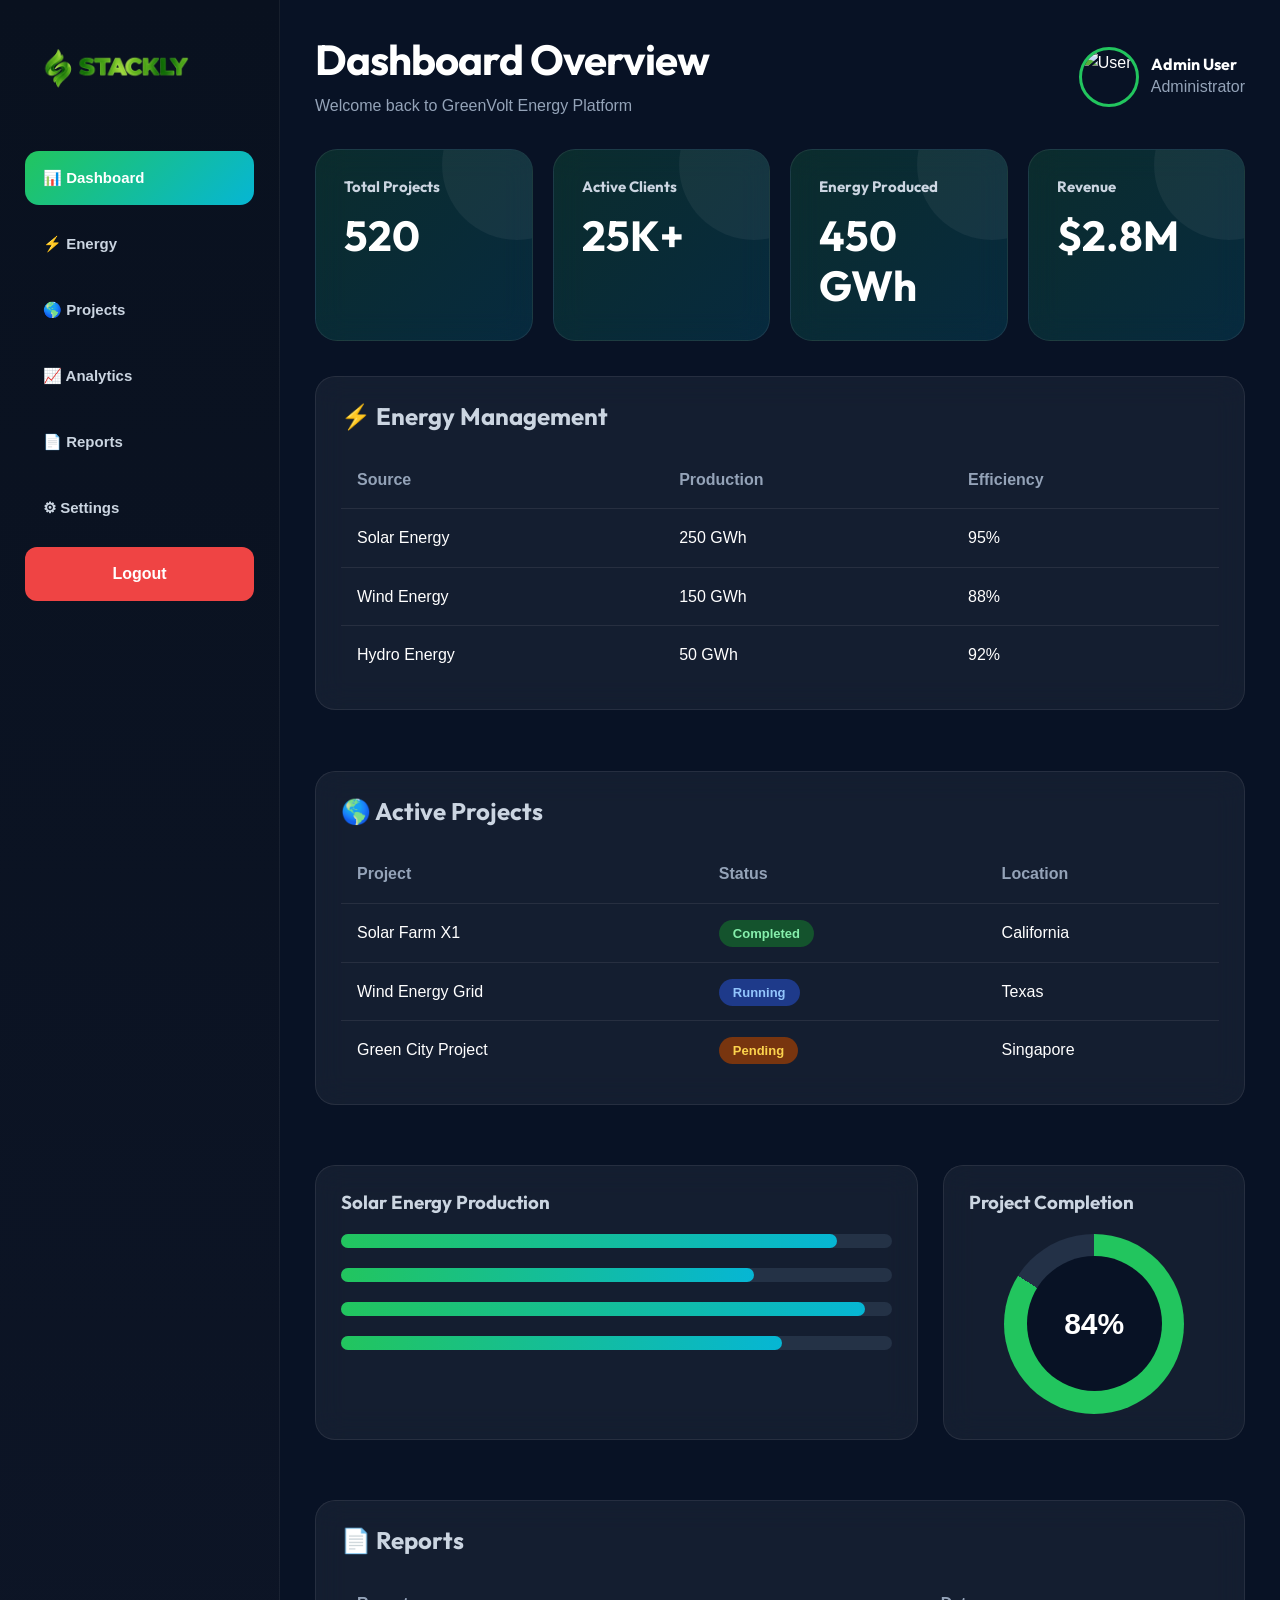
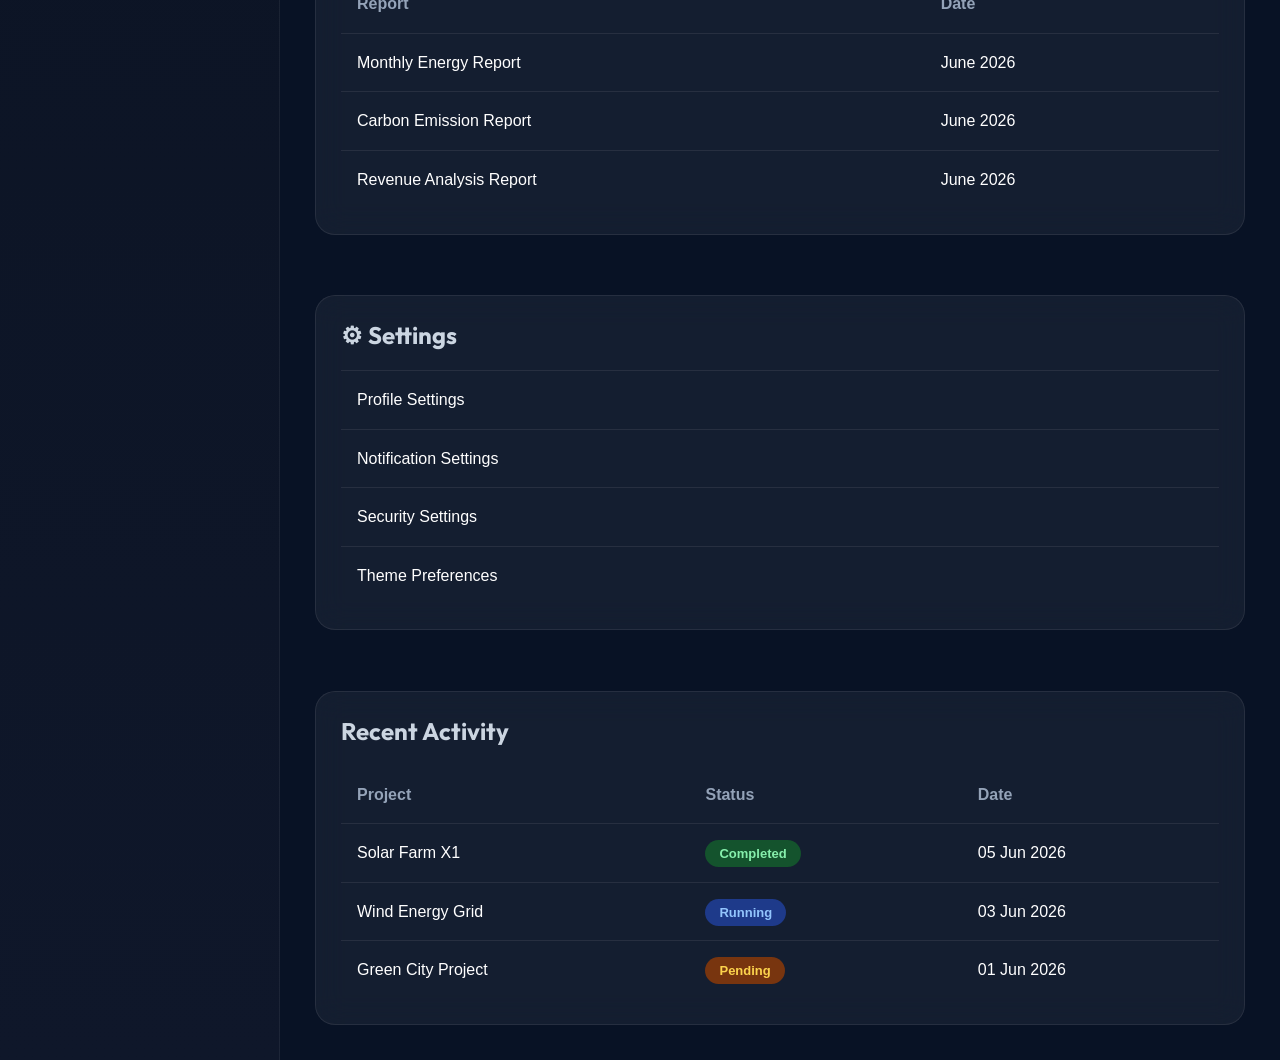
==== commit 19feda51: "Add files via upload" ====
--- a/dashboard.html
+++ b/dashboard.html
@@ -9,107 +9,331 @@
 
 <body class="dashboard-page">
 
-<body class="dashboard-page">
-
+
+    
 <div class="dashboard">
 
+    <!-- SIDEBAR -->
     <aside class="sidebar">
 
-        <div class="sidebar-logo">
-            <img src="images/green_logo.webp" alt="GreenVolt">
-            <h2>GreenVolt</h2>
+        <div>
+
+            <div class="sidebar-logo">
+                <img src="images/green_logo.webp" alt="GreenVolt">
+              
+            </div>
+
+            <ul class="sidebar-menu">
+
+                <li>
+                    <a href="#dashboard" class="active">
+                        📊 Dashboard
+                    </a>
+                </li>
+
+                <li>
+                    <a href="#energy">
+                        ⚡ Energy
+                    </a>
+                </li>
+
+                <li>
+                    <a href="#projects">
+                        🌎 Projects
+                    </a>
+                </li>
+
+                <li>
+                    <a href="#analytics">
+                        📈 Analytics
+                    </a>
+                </li>
+
+                <li>
+                    <a href="#reports">
+                        📄 Reports
+                    </a>
+                </li>
+
+                <li>
+                    <a href="#settings">
+                        ⚙ Settings
+                    </a>
+                </li>
+
+            </ul>
+
         </div>
 
-        <ul class="sidebar-menu">
-            <li><a href="#" class="active">📊 Dashboard</a></li>
-            <li><a href="#">⚡ Energy</a></li>
-            <li><a href="#">🌎 Projects</a></li>
-            <li><a href="#">📈 Analytics</a></li>
-            <li><a href="#">📄 Reports</a></li>
-            <li><a href="#">⚙ Settings</a></li>
-        </ul>
-
-        <a href="index.html" class="logout-btn">Logout</a>
+        <a href="index.html" class="logout-btn">
+            Logout
+        </a>
 
     </aside>
 
+    <!-- MAIN CONTENT -->
     <main class="main-content">
 
-        <div class="dashboard-header">
-
-            <div>
-                <h1>Dashboard Overview</h1>
-                <p>Welcome back to GreenVolt Energy</p>
+        <!-- DASHBOARD -->
+        <section id="dashboard">
+
+            <div class="dashboard-header">
+
+                <div>
+                    <h1>Dashboard Overview</h1>
+                    <p>Welcome back to GreenVolt Energy Platform</p>
+                </div>
+
+                <div class="user-profile">
+                    <img src="https://i.pravatar.cc/100?img=12" alt="User">
+                    <div>
+                        <h4>Admin User</h4>
+                        <span>Administrator</span>
+                    </div>
+                </div>
+
             </div>
 
-            <div class="user-profile">
-                <img src="https://i.pravatar.cc/100" alt="User">
-                <div>
-                    <h4>Admin User</h4>
-                    <span>Administrator</span>
-                </div>
+            <div class="dashboard-cards">
+
+                <div class="dashboard-card">
+                    <h3>Total Projects</h3>
+                    <h2>520</h2>
+                </div>
+
+                <div class="dashboard-card">
+                    <h3>Active Clients</h3>
+                    <h2>25K+</h2>
+                </div>
+
+                <div class="dashboard-card">
+                    <h3>Energy Produced</h3>
+                    <h2>450 GWh</h2>
+                </div>
+
+                <div class="dashboard-card">
+                    <h3>Revenue</h3>
+                    <h2>$2.8M</h2>
+                </div>
+
             </div>
 
-        </div>
-
-        <div class="dashboard-cards">
-
-            <div class="dashboard-card">
-                <h3>Total Projects</h3>
-                <h2>520</h2>
+        </section>
+
+        <!-- ENERGY -->
+        <section id="energy" class="activity-table">
+
+            <h2>⚡ Energy Management</h2>
+
+            <table>
+
+                <thead>
+                    <tr>
+                        <th>Source</th>
+                        <th>Production</th>
+                        <th>Efficiency</th>
+                    </tr>
+                </thead>
+
+                <tbody>
+
+                    <tr>
+                        <td>Solar Energy</td>
+                        <td>250 GWh</td>
+                        <td>95%</td>
+                    </tr>
+
+                    <tr>
+                        <td>Wind Energy</td>
+                        <td>150 GWh</td>
+                        <td>88%</td>
+                    </tr>
+
+                    <tr>
+                        <td>Hydro Energy</td>
+                        <td>50 GWh</td>
+                        <td>92%</td>
+                    </tr>
+
+                </tbody>
+
+            </table>
+
+        </section>
+
+        <br>
+
+        <!-- PROJECTS -->
+        <section id="projects" class="activity-table">
+
+            <h2>🌎 Active Projects</h2>
+
+            <table>
+
+                <thead>
+                    <tr>
+                        <th>Project</th>
+                        <th>Status</th>
+                        <th>Location</th>
+                    </tr>
+                </thead>
+
+                <tbody>
+
+                    <tr>
+                        <td>Solar Farm X1</td>
+                        <td>
+                            <span class="status success">
+                                Completed
+                            </span>
+                        </td>
+                        <td>California</td>
+                    </tr>
+
+                    <tr>
+                        <td>Wind Energy Grid</td>
+                        <td>
+                            <span class="status running">
+                                Running
+                            </span>
+                        </td>
+                        <td>Texas</td>
+                    </tr>
+
+                    <tr>
+                        <td>Green City Project</td>
+                        <td>
+                            <span class="status pending">
+                                Pending
+                            </span>
+                        </td>
+                        <td>Singapore</td>
+                    </tr>
+
+                </tbody>
+
+            </table>
+
+        </section>
+
+        <br>
+
+        <!-- ANALYTICS -->
+        <section id="analytics">
+
+            <div class="analytics-grid">
+
+                <div class="chart-card">
+
+                    <h3>Solar Energy Production</h3>
+
+                    <div class="bar">
+                        <span style="width:90%"></span>
+                    </div>
+
+                    <div class="bar">
+                        <span style="width:75%"></span>
+                    </div>
+
+                    <div class="bar">
+                        <span style="width:95%"></span>
+                    </div>
+
+                    <div class="bar">
+                        <span style="width:80%"></span>
+                    </div>
+
+                </div>
+
+                <div class="chart-card">
+
+                    <h3>Project Completion</h3>
+
+                    <div class="progress-circle">
+                        <span>84%</span>
+                    </div>
+
+                </div>
+
             </div>
 
-            <div class="dashboard-card">
-                <h3>Active Clients</h3>
-                <h2>25K+</h2>
-            </div>
-
-            <div class="dashboard-card">
-                <h3>Energy Produced</h3>
-                <h2>450 GWh</h2>
-            </div>
-
-            <div class="dashboard-card">
-                <h3>Revenue</h3>
-                <h2>$2.8M</h2>
-            </div>
-
-        </div>
-
-        <div class="analytics-grid">
-
-            <div class="chart-card">
-                <h3>Solar Energy Production</h3>
-
-                <div class="bar">
-                    <span style="width:90%"></span>
-                </div>
-
-                <div class="bar">
-                    <span style="width:75%"></span>
-                </div>
-
-                <div class="bar">
-                    <span style="width:95%"></span>
-                </div>
-
-                <div class="bar">
-                    <span style="width:80%"></span>
-                </div>
-
-            </div>
-
-            <div class="chart-card">
-                <h3>Project Completion</h3>
-
-                <div class="progress-circle">
-                    <span>84%</span>
-                </div>
-
-            </div>
-
-        </div>
-
+        </section>
+
+        <br>
+
+        <!-- REPORTS -->
+        <section id="reports" class="activity-table">
+
+            <h2>📄 Reports</h2>
+
+            <table>
+
+                <thead>
+                    <tr>
+                        <th>Report</th>
+                        <th>Date</th>
+                    </tr>
+                </thead>
+
+                <tbody>
+
+                    <tr>
+                        <td>Monthly Energy Report</td>
+                        <td>June 2026</td>
+                    </tr>
+
+                    <tr>
+                        <td>Carbon Emission Report</td>
+                        <td>June 2026</td>
+                    </tr>
+
+                    <tr>
+                        <td>Revenue Analysis Report</td>
+                        <td>June 2026</td>
+                    </tr>
+
+                </tbody>
+
+            </table>
+
+        </section>
+
+        <br>
+
+        <!-- SETTINGS -->
+        <section id="settings" class="activity-table">
+
+            <h2>⚙ Settings</h2>
+
+            <table>
+
+                <tbody>
+
+                    <tr>
+                        <td>Profile Settings</td>
+                    </tr>
+
+                    <tr>
+                        <td>Notification Settings</td>
+                    </tr>
+
+                    <tr>
+                        <td>Security Settings</td>
+                    </tr>
+
+                    <tr>
+                        <td>Theme Preferences</td>
+                    </tr>
+
+                </tbody>
+
+            </table>
+
+        </section>
+
+        <br>
+
+        <!-- RECENT ACTIVITY -->
         <div class="activity-table">
 
             <h2>Recent Activity</h2>
@@ -128,19 +352,31 @@
 
                     <tr>
                         <td>Solar Farm X1</td>
-                        <td><span class="status success">Completed</span></td>
+                        <td>
+                            <span class="status success">
+                                Completed
+                            </span>
+                        </td>
                         <td>05 Jun 2026</td>
                     </tr>
 
                     <tr>
                         <td>Wind Energy Grid</td>
-                        <td><span class="status running">Running</span></td>
+                        <td>
+                            <span class="status running">
+                                Running
+                            </span>
+                        </td>
                         <td>03 Jun 2026</td>
                     </tr>
 
                     <tr>
                         <td>Green City Project</td>
-                        <td><span class="status pending">Pending</span></td>
+                        <td>
+                            <span class="status pending">
+                                Pending
+                            </span>
+                        </td>
                         <td>01 Jun 2026</td>
                     </tr>
 
@@ -153,8 +389,6 @@
     </main>
 
 </div>
-
-</body>
 
 </body>
 </html>
--- a/style.css
+++ b/style.css
@@ -2354,206 +2354,385 @@
    DASHBOARD PAGE
 ========================================== */
 
+/* ==========================================
+   GREENVOLT DASHBOARD
+========================================== */
+
+*{
+    margin:0;
+    padding:0;
+    box-sizing:border-box;
+    font-family:'Segoe UI',sans-serif;
+    scroll-behavior:smooth;
+}
+
+body.dashboard-page{
+    background:#081225;
+    color:#fff;
+}
+
 /* =========================
-   MODERN DASHBOARD
+   LAYOUT
 ========================= */
 
-.dashboard {
-    display: flex;
-    min-height: 100vh;
-}
-
-.sidebar {
-    width: 260px;
-    background: #0f172a;
-    color: white;
-    padding: 25px;
-    display: flex;
-    flex-direction: column;
-}
-
-.sidebar-logo {
-    text-align: center;
-    margin-bottom: 40px;
-}
-
-.sidebar-logo img {
-    width: 170px;
-}
-
-.sidebar-menu {
-    list-style: none;
-    flex: 1;
-}
-
-.sidebar-menu li {
-    margin-bottom: 10px;
-}
-
-.sidebar-menu a {
-    display: block;
-    padding: 14px;
-    color: white;
-    text-decoration: none;
-    border-radius: 12px;
-    transition: .3s;
-}
-
-.sidebar-menu a:hover,
-.sidebar-menu a.active {
-    background: #22c55e;
-}
-
-.logout-btn {
-    background: #22c55e;
-    color: white;
-    padding: 14px;
-    text-align: center;
-    border-radius: 12px;
-    text-decoration: none;
-}
-
-.main-content {
-    flex: 1;
-    background: #f5f7fb;
-    padding: 30px;
-}
-
-.dashboard-header {
-    display: flex;
-    justify-content: space-between;
-    align-items: center;
-    margin-bottom: 30px;
-}
-
-.user-profile {
-    display: flex;
-    align-items: center;
-    gap: 12px;
-}
-
-.user-profile img {
-    width: 55px;
-    height: 55px;
-    border-radius: 50%;
-}
-
-.dashboard-cards {
-    display: grid;
-    grid-template-columns: repeat(auto-fit,minmax(220px,1fr));
-    gap: 20px;
-    margin-bottom: 30px;
-}
-
-.dashboard-card {
-    background: white;
-    padding: 25px;
-    border-radius: 18px;
-    box-shadow: 0 10px 25px rgba(0,0,0,.05);
-}
-
-.dashboard-card h3 {
-    color: #666;
-    margin-bottom: 10px;
-}
-
-.dashboard-card h2 {
-    color: #22c55e;
-    font-size: 32px;
-}
-
-.analytics-grid {
-    display: grid;
-    grid-template-columns: 2fr 1fr;
-    gap: 20px;
-    margin-bottom: 30px;
-}
-
-.chart-card {
-    background: white;
-    padding: 25px;
-    border-radius: 18px;
-    box-shadow: 0 10px 25px rgba(0,0,0,.05);
-}
-
-.bar {
-    width: 100%;
-    height: 14px;
-    background: #eee;
-    border-radius: 30px;
-    margin: 20px 0;
-}
-
-.bar span {
-    display: block;
-    height: 100%;
-    background: #22c55e;
-    border-radius: 30px;
-}
-
-.progress-circle {
-    width: 180px;
-    height: 180px;
-    margin: auto;
-    border-radius: 50%;
-    background: conic-gradient(
+.dashboard{
+    display:flex;
+    min-height:100vh;
+}
+
+/* =========================
+   SIDEBAR
+========================= */
+
+.sidebar{
+    width:280px;
+    background:linear-gradient(
+        180deg,
+        #09111f,
+        #0f172a
+    );
+    border-right:1px solid rgba(255,255,255,0.06);
+    padding:25px;
+}
+
+.sidebar-logo{
+    text-align:center;
+    margin-bottom:40px;
+}
+
+.sidebar-logo img{
+    width:180px;
+    max-width:100%;
+}
+
+.sidebar-logo h2{
+    color:#22c55e;
+    margin-top:10px;
+    font-size:28px;
+}
+
+.sidebar-menu{
+    list-style:none;
+}
+
+.sidebar-menu li{
+    margin-bottom:12px;
+}
+
+.sidebar-menu a{
+    display:flex;
+    align-items:center;
+    gap:12px;
+    padding:15px 18px;
+    border-radius:14px;
+    color:#cbd5e1;
+    font-size:15px;
+    font-weight:600;
+    transition:.3s;
+}
+
+.sidebar-menu a:hover{
+    transform:translateX(6px);
+}
+.sidebar-menu a.active{
+    background:linear-gradient(
+        135deg,
+        #22c55e,
+        #06b6d4
+    );
+    color:white;
+}
+
+.logout-btn{
+    display:block;
+    text-align:center;
+    text-decoration:none;
+    padding:14px;
+    border-radius:12px;
+    background:#ef4444;
+    color:white;
+    font-weight:600;
+}
+
+/* =========================
+   MAIN CONTENT
+========================= */
+
+.main-content{
+    flex:1;
+    padding:35px;
+}
+
+section{
+    margin-bottom:35px;
+}
+
+/* =========================
+   HEADER
+========================= */
+
+.dashboard-header{
+    display:flex;
+    justify-content:space-between;
+    align-items:center;
+    margin-bottom:30px;
+    
+}
+
+.dashboard-header h1{
+    font-size:42px;
+    font-weight:700;
+    letter-spacing:-1px;
+    margin-bottom:8px;
+    color:#fff;
+}
+
+
+
+.dashboard-header p{
+    font-size:16px;
+    color:#94a3b8;
+}
+
+.user-profile{
+    display:flex;
+    align-items:center;
+    gap:12px;
+}
+
+.user-profile img{
+    width:60px;
+    height:60px;
+    border-radius:50%;
+    border:3px solid #22c55e;
+}
+
+.user-profile h4{
+    color:white;
+}
+
+.user-profile span{
+    color:#94a3b8;
+}
+
+/* =========================
+   DASHBOARD CARDS
+========================= */
+
+.dashboard-cards{
+    display:grid;
+    grid-template-columns:repeat(4,1fr);
+    gap:20px;
+}
+
+.dashboard-card{
+    background:linear-gradient(
+        135deg,
+        rgba(34,197,94,0.15),
+        rgba(6,182,212,0.15)
+    );
+    border:1px solid rgba(255,255,255,0.08);
+    backdrop-filter:blur(15px);
+    padding:28px;
+    border-radius:22px;
+    transition:all .3s ease;
+    position:relative;
+    overflow:hidden;
+}
+
+.dashboard-card::before{
+    content:"";
+    position:absolute;
+    width:150px;
+    height:150px;
+    background:rgba(255,255,255,0.05);
+    border-radius:50%;
+    top:-60px;
+    right:-60px;
+}
+
+.dashboard-card:hover{
+    transform:translateY(-8px);
+    box-shadow:0 25px 40px rgba(0,0,0,.35);
+}
+
+.dashboard-card h3{
+    color:#cbd5e1;
+    font-size:15px;
+    margin-bottom:15px;
+}
+
+.dashboard-card h2{
+    font-size:42px;
+    font-weight:700;
+    color:#fff;
+}
+
+/* =========================
+   ANALYTICS
+========================= */
+
+.analytics-grid{
+    display:grid;
+    grid-template-columns:2fr 1fr;
+    gap:25px;
+}
+
+.chart-card{
+    background:rgba(255,255,255,0.05);
+    border:1px solid rgba(255,255,255,0.08);
+    backdrop-filter:blur(15px);
+    padding:25px;
+    border-radius:20px;
+}
+
+.chart-card h3{
+    margin-bottom:20px;
+    color:#cbd5e1;
+}
+
+/* =========================
+   PROGRESS BARS
+========================= */
+
+.bar{
+    width:100%;
+    height:14px;
+    background:#243246;
+    border-radius:30px;
+    margin:20px 0;
+}
+
+.bar span{
+    display:block;
+    height:100%;
+    border-radius:30px;
+    background:linear-gradient(
+        90deg,
+        #22c55e,
+        #06b6d4
+    );
+}
+
+/* =========================
+   PROGRESS CIRCLE
+========================= */
+
+.progress-circle{
+    width:180px;
+    height:180px;
+    border-radius:50%;
+    margin:auto;
+    background:
+    conic-gradient(
         #22c55e 84%,
-        #e5e7eb 0%
+        #233147 0%
     );
-    display: flex;
-    align-items: center;
-    justify-content: center;
-}
-
-.progress-circle span {
-    width: 140px;
-    height: 140px;
-    background: white;
-    border-radius: 50%;
-    display: flex;
-    align-items: center;
-    justify-content: center;
-    font-size: 32px;
-    font-weight: 700;
-}
-
-.activity-table {
-    background: white;
-    padding: 25px;
-    border-radius: 18px;
-    box-shadow: 0 10px 25px rgba(0,0,0,.05);
-}
-
-.activity-table table {
-    width: 100%;
-    border-collapse: collapse;
-}
-
-.activity-table th,
-.activity-table td {
-    padding: 16px;
-    border-bottom: 1px solid #eee;
-}
-
-.status {
-    padding: 6px 14px;
-    border-radius: 20px;
-    font-size: 13px;
-}
-
-.success {
-    background: #dcfce7;
-    color: #15803d;
-}
-
-.running {
-    background: #dbeafe;
-    color: #1d4ed8;
-}
-
-.pending {
-    background: #fef3c7;
-    color: #b45309;
+    display:flex;
+    align-items:center;
+    justify-content:center;
+}
+
+.progress-circle span{
+    width:135px;
+    height:135px;
+    border-radius:50%;
+    background:#081225;
+    display:flex;
+    align-items:center;
+    justify-content:center;
+    font-size:30px;
+    font-weight:700;
+}
+
+/* =========================
+   TABLES
+========================= */
+
+.activity-table{
+    background:rgba(255,255,255,0.05);
+    border:1px solid rgba(255,255,255,0.08);
+    backdrop-filter:blur(15px);
+    border-radius:20px;
+    padding:25px;
+}
+
+.activity-table h2{
+    margin-bottom:20px;
+    color:#cbd5e1;
+}
+
+.activity-table table{
+    width:100%;
+    border-collapse:collapse;
+    
+}
+
+.activity-table th{
+    text-align:left;
+    padding:16px;
+    color:#94a3b8;
+}
+
+.activity-table td{
+    padding:16px;
+    border-top:1px solid rgba(255,255,255,0.08);
+}
+
+/* =========================
+   STATUS BADGES
+========================= */
+
+.status{
+    padding:6px 14px;
+    border-radius:25px;
+    font-size:13px;
+    font-weight:600;
+    
+}
+
+.success{
+    background:#14532d;
+    color:#86efac;
+}
+
+.running{
+    background:#1e3a8a;
+    color:#93c5fd;
+}
+
+.pending{
+    background:#78350f;
+    color:#fcd34d;
+}
+
+/* =========================
+   SCROLLBAR
+========================= */
+
+::-webkit-scrollbar{
+    width:8px;
+}
+
+::-webkit-scrollbar-track{
+    background:#081225;
+}
+
+::-webkit-scrollbar-thumb{
+    background:#22c55e;
+    border-radius:20px;
+}
+
+/* =========================
+   RESPONSIVE
+========================= */
+
+@media(max-width:1200px){
+
+    .dashboard-cards{
+        grid-template-columns:repeat(2,1fr);
+    }
+
 }
 
 @media(max-width:900px){
@@ -2564,15 +2743,22 @@
 
     .sidebar{
         width:100%;
+        height:auto;
+        position:relative;
+    }
+
+    .dashboard-header{
+        flex-direction:column;
+        align-items:flex-start;
+        gap:20px;
+    }
+
+    .dashboard-cards{
+        grid-template-columns:1fr;
     }
 
     .analytics-grid{
         grid-template-columns:1fr;
     }
 
-    .dashboard-header{
-        flex-direction:column;
-        gap:20px;
-        align-items:flex-start;
-    }
 }
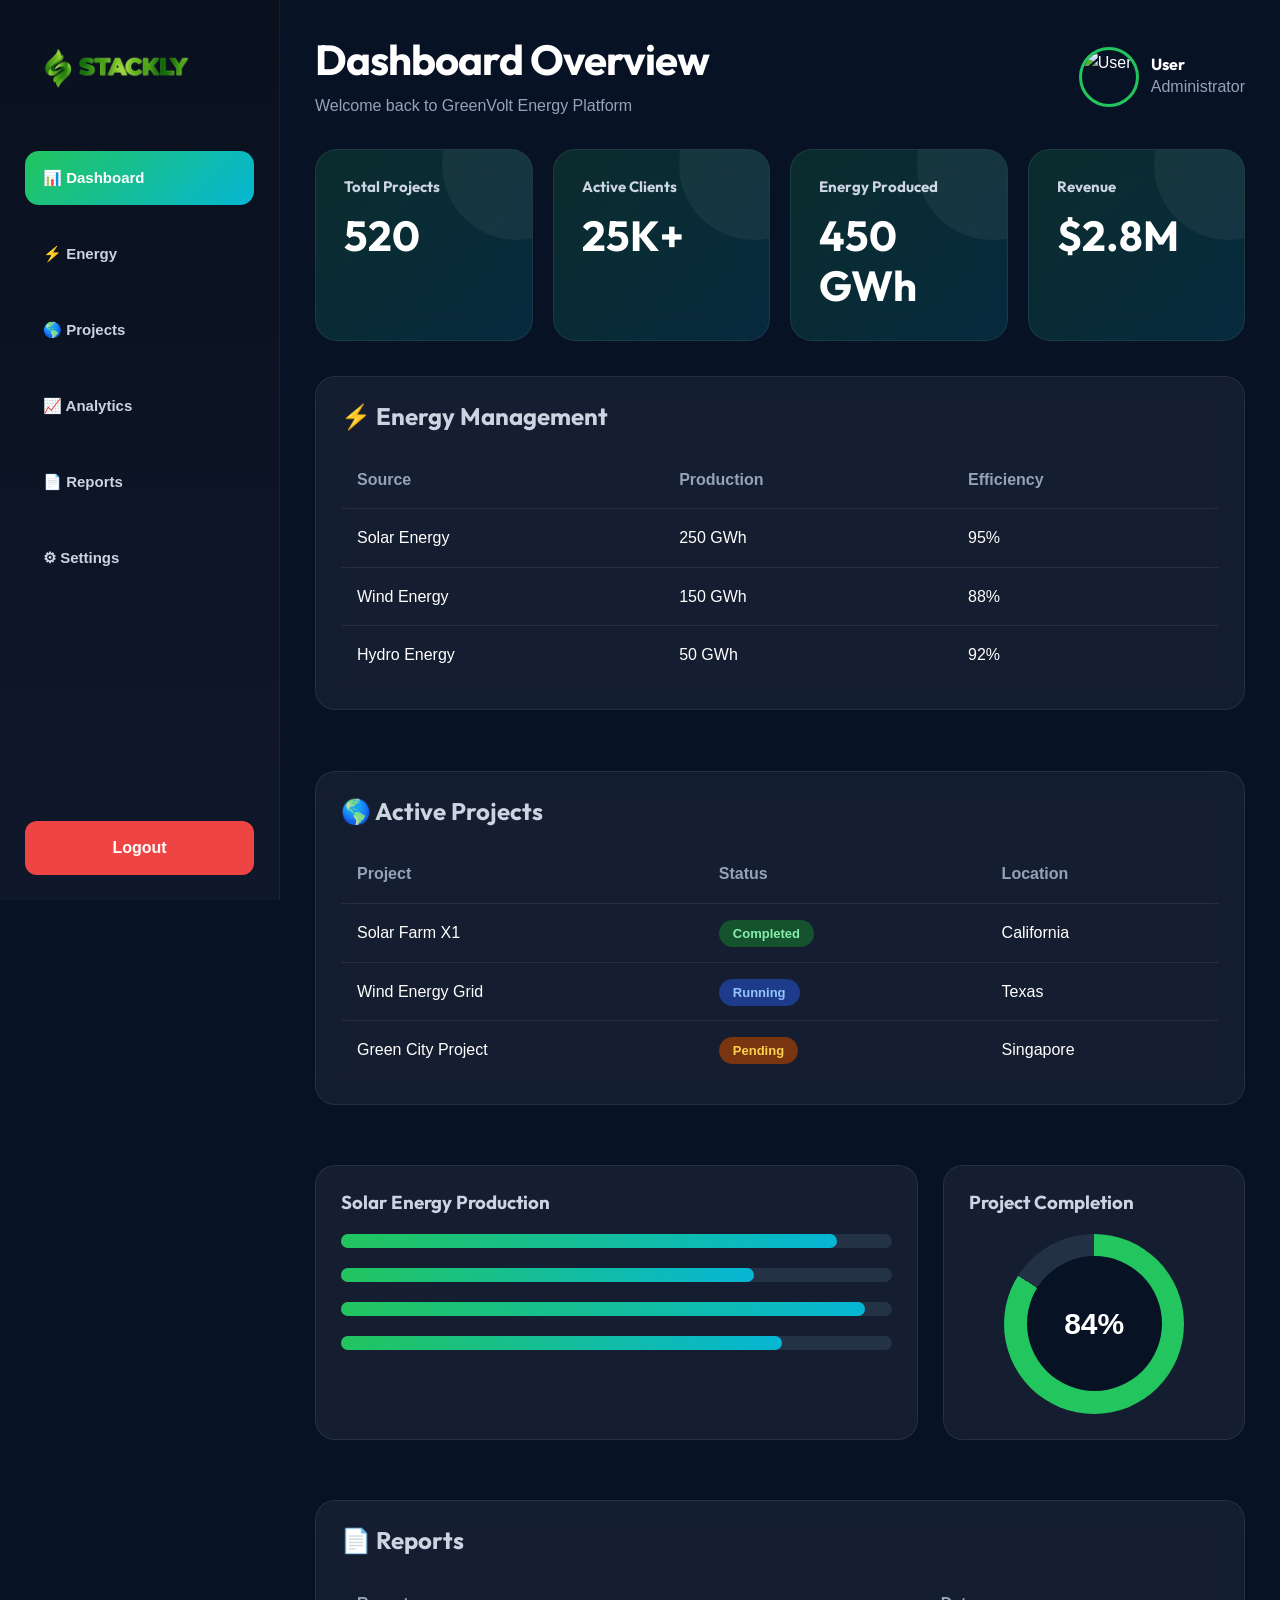
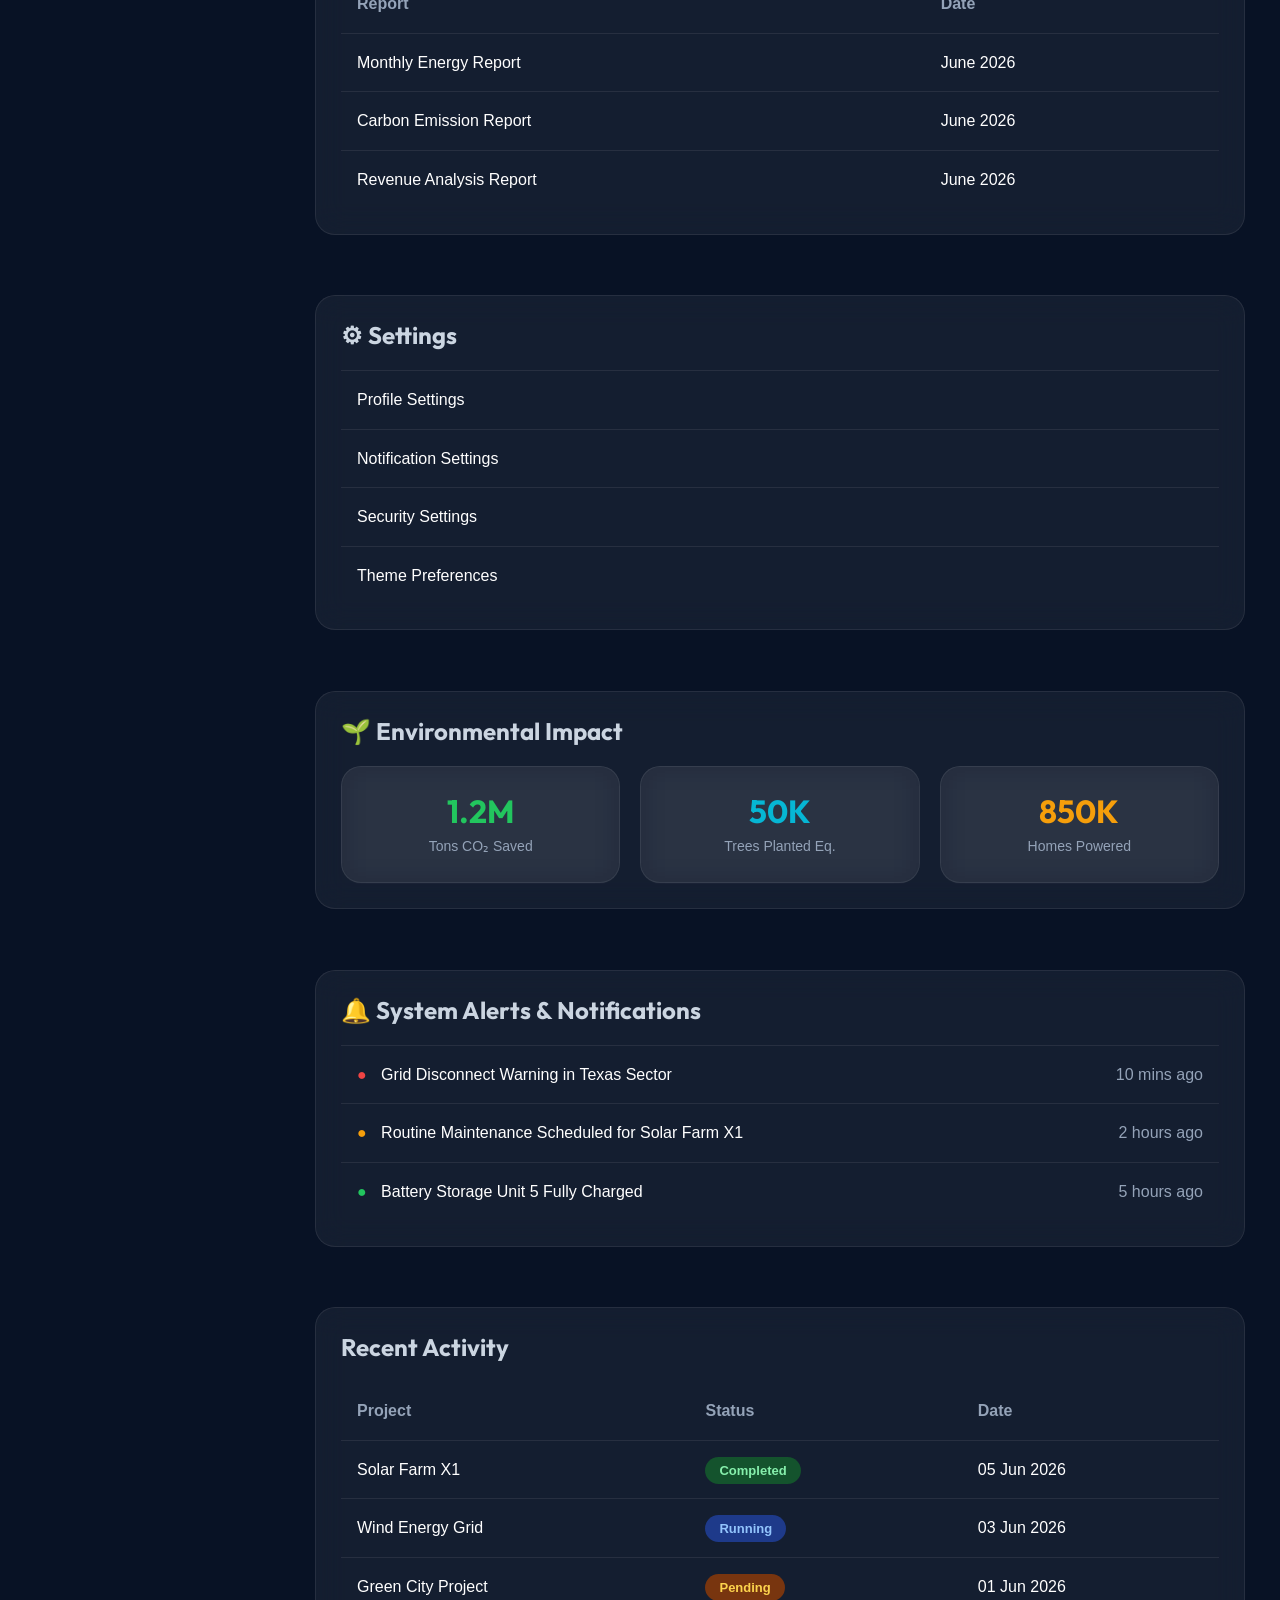
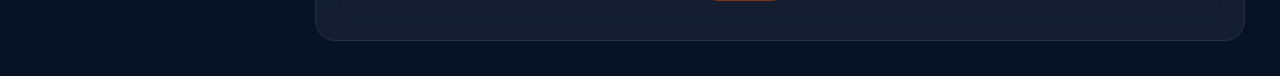
==== commit e34c5bf9: "Add files via upload" ====
--- a/dashboard.html
+++ b/dashboard.html
@@ -1,394 +1,465 @@
 <!DOCTYPE html>
 <html lang="en">
+
 <head>
-<meta charset="UTF-8">
-<meta name="viewport" content="width=device-width, initial-scale=1.0">
-<title>GreenVolt Dashboard</title>
-<link rel="stylesheet" href="style.css">
+    <meta charset="UTF-8">
+    <meta name="viewport" content="width=device-width, initial-scale=1.0">
+    <title>GreenVolt Dashboard</title>
+    <link rel="stylesheet" href="style.css">
 </head>
 
 <body class="dashboard-page">
 
 
-    
-<div class="dashboard">
-
-    <!-- SIDEBAR -->
-    <aside class="sidebar">
-
-        <div>
-
-            <div class="sidebar-logo">
-                <img src="images/green_logo.webp" alt="GreenVolt">
-              
+
+    <div class="dashboard">
+
+        <!-- SIDEBAR -->
+        <aside class="sidebar animate-slide-in-left">
+
+            <div>
+
+                <div class="sidebar-logo">
+                    <img src="images/green_logo.webp" alt="GreenVolt">
+
+                </div>
+
+                <ul class="sidebar-menu">
+
+                    <li>
+                        <a href="#dashboard" class="active">
+                            📊 Dashboard
+                        </a>
+                    </li>
+
+                    <li>
+                        <a href="#energy">
+                            ⚡ Energy
+                        </a>
+                    </li>
+
+                    <li>
+                        <a href="#projects">
+                            🌎 Projects
+                        </a>
+                    </li>
+
+                    <li>
+                        <a href="#analytics">
+                            📈 Analytics
+                        </a>
+                    </li>
+
+                    <li>
+                        <a href="#reports">
+                            📄 Reports
+                        </a>
+                    </li>
+
+                    <li>
+                        <a href="#settings">
+                            ⚙ Settings
+                        </a>
+                    </li>
+
+                </ul>
+
             </div>
 
-            <ul class="sidebar-menu">
-
-                <li>
-                    <a href="#dashboard" class="active">
-                        📊 Dashboard
-                    </a>
-                </li>
-
-                <li>
-                    <a href="#energy">
-                        ⚡ Energy
-                    </a>
-                </li>
-
-                <li>
-                    <a href="#projects">
-                        🌎 Projects
-                    </a>
-                </li>
-
-                <li>
-                    <a href="#analytics">
-                        📈 Analytics
-                    </a>
-                </li>
-
-                <li>
-                    <a href="#reports">
-                        📄 Reports
-                    </a>
-                </li>
-
-                <li>
-                    <a href="#settings">
-                        ⚙ Settings
-                    </a>
-                </li>
-
-            </ul>
-
-        </div>
-
-        <a href="index.html" class="logout-btn">
-            Logout
-        </a>
-
-    </aside>
-
-    <!-- MAIN CONTENT -->
-    <main class="main-content">
-
-        <!-- DASHBOARD -->
-        <section id="dashboard">
-
-            <div class="dashboard-header">
-
-                <div>
-                    <h1>Dashboard Overview</h1>
-                    <p>Welcome back to GreenVolt Energy Platform</p>
+            <a href="login.html" class="logout-btn" onclick="logout()">
+                Logout
+            </a>
+
+        </aside>
+
+        <!-- MAIN CONTENT -->
+        <main class="main-content">
+
+            <!-- DASHBOARD -->
+            <section id="dashboard">
+
+                <div class="dashboard-header animate-fade-in-up delay-100">
+
+                    <div>
+                        <h1>Dashboard Overview</h1>
+                        <p>Welcome back to GreenVolt Energy Platform</p>
+                    </div>
+
+                    <div class="user-profile">
+                        <img src="https://i.pravatar.cc/100?img=12" alt="User">
+                        <div>
+                            <h4 id="loginUser">User</h4>
+                            <span>Administrator</span>
+                        </div>
+                    </div>
+
                 </div>
 
-                <div class="user-profile">
-                    <img src="https://i.pravatar.cc/100?img=12" alt="User">
-                    <div>
-                        <h4>Admin User</h4>
-                        <span>Administrator</span>
-                    </div>
+                <div class="dashboard-cards">
+
+                    <div class="dashboard-card hover-lift animate-fade-in-up delay-200">
+                        <h3>Total Projects</h3>
+                        <h2>520</h2>
+                    </div>
+
+                    <div class="dashboard-card hover-lift animate-fade-in-up delay-300">
+                        <h3>Active Clients</h3>
+                        <h2>25K+</h2>
+                    </div>
+
+                    <div class="dashboard-card hover-lift animate-fade-in-up delay-400">
+                        <h3>Energy Produced</h3>
+                        <h2>450 GWh</h2>
+                    </div>
+
+                    <div class="dashboard-card hover-lift animate-fade-in-up delay-500">
+                        <h3>Revenue</h3>
+                        <h2>$2.8M</h2>
+                    </div>
+
                 </div>
 
+            </section>
+
+            <!-- ENERGY -->
+            <section id="energy" class="activity-table animate-fade-in-up delay-300">
+
+                <h2>⚡ Energy Management</h2>
+
+                <table>
+
+                    <thead>
+                        <tr>
+                            <th>Source</th>
+                            <th>Production</th>
+                            <th>Efficiency</th>
+                        </tr>
+                    </thead>
+
+                    <tbody>
+
+                        <tr>
+                            <td>Solar Energy</td>
+                            <td>250 GWh</td>
+                            <td>95%</td>
+                        </tr>
+
+                        <tr>
+                            <td>Wind Energy</td>
+                            <td>150 GWh</td>
+                            <td>88%</td>
+                        </tr>
+
+                        <tr>
+                            <td>Hydro Energy</td>
+                            <td>50 GWh</td>
+                            <td>92%</td>
+                        </tr>
+
+                    </tbody>
+
+                </table>
+
+            </section>
+
+            <br>
+
+            <!-- PROJECTS -->
+            <section id="projects" class="activity-table animate-fade-in-up delay-400">
+
+                <h2>🌎 Active Projects</h2>
+
+                <table>
+
+                    <thead>
+                        <tr>
+                            <th>Project</th>
+                            <th>Status</th>
+                            <th>Location</th>
+                        </tr>
+                    </thead>
+
+                    <tbody>
+
+                        <tr>
+                            <td>Solar Farm X1</td>
+                            <td>
+                                <span class="status success">
+                                    Completed
+                                </span>
+                            </td>
+                            <td>California</td>
+                        </tr>
+
+                        <tr>
+                            <td>Wind Energy Grid</td>
+                            <td>
+                                <span class="status running">
+                                    Running
+                                </span>
+                            </td>
+                            <td>Texas</td>
+                        </tr>
+
+                        <tr>
+                            <td>Green City Project</td>
+                            <td>
+                                <span class="status pending">
+                                    Pending
+                                </span>
+                            </td>
+                            <td>Singapore</td>
+                        </tr>
+
+                    </tbody>
+
+                </table>
+
+            </section>
+
+            <br>
+
+            <!-- ANALYTICS -->
+            <section id="analytics" class="animate-fade-in-up delay-500">
+
+                <div class="analytics-grid">
+
+                    <div class="chart-card">
+
+                        <h3>Solar Energy Production</h3>
+
+                        <div class="bar">
+                            <span style="width:90%"></span>
+                        </div>
+
+                        <div class="bar">
+                            <span style="width:75%"></span>
+                        </div>
+
+                        <div class="bar">
+                            <span style="width:95%"></span>
+                        </div>
+
+                        <div class="bar">
+                            <span style="width:80%"></span>
+                        </div>
+
+                    </div>
+
+                    <div class="chart-card">
+
+                        <h3>Project Completion</h3>
+
+                        <div class="progress-circle">
+                            <span>84%</span>
+                        </div>
+
+                    </div>
+
+                </div>
+
+            </section>
+
+            <br>
+
+            <!-- REPORTS -->
+            <section id="reports" class="activity-table animate-fade-in-up delay-600">
+
+                <h2>📄 Reports</h2>
+
+                <table>
+
+                    <thead>
+                        <tr>
+                            <th>Report</th>
+                            <th>Date</th>
+                        </tr>
+                    </thead>
+
+                    <tbody>
+
+                        <tr>
+                            <td>Monthly Energy Report</td>
+                            <td>June 2026</td>
+                        </tr>
+
+                        <tr>
+                            <td>Carbon Emission Report</td>
+                            <td>June 2026</td>
+                        </tr>
+
+                        <tr>
+                            <td>Revenue Analysis Report</td>
+                            <td>June 2026</td>
+                        </tr>
+
+                    </tbody>
+
+                </table>
+
+            </section>
+
+            <br>
+
+            <!-- SETTINGS -->
+            <section id="settings" class="activity-table animate-fade-in-up delay-700">
+
+                <h2>⚙ Settings</h2>
+
+                <table>
+
+                    <tbody>
+
+                        <tr>
+                            <td>Profile Settings</td>
+                        </tr>
+
+                        <tr>
+                            <td>Notification Settings</td>
+                        </tr>
+
+                        <tr>
+                            <td>Security Settings</td>
+                        </tr>
+
+                        <tr>
+                            <td>Theme Preferences</td>
+                        </tr>
+
+                    </tbody>
+
+                </table>
+
+            </section>
+
+            <br>
+
+            <!-- ENVIRONMENTAL IMPACT -->
+            <section id="impact" class="activity-table animate-fade-in-up delay-700">
+                <h2>🌱 Environmental Impact</h2>
+                <div class="analytics-grid impact-grid">
+                    <div class="chart-card" style="text-align: center;">
+                        <h3 style="color: #22c55e; font-size: 32px; margin-bottom: 5px;">1.2M</h3>
+                        <p style="color: #94a3b8; font-size: 14px;">Tons CO₂ Saved</p>
+                    </div>
+                    <div class="chart-card" style="text-align: center;">
+                        <h3 style="color: #06b6d4; font-size: 32px; margin-bottom: 5px;">50K</h3>
+                        <p style="color: #94a3b8; font-size: 14px;">Trees Planted Eq.</p>
+                    </div>
+                    <div class="chart-card" style="text-align: center;">
+                        <h3 style="color: #f59e0b; font-size: 32px; margin-bottom: 5px;">850K</h3>
+                        <p style="color: #94a3b8; font-size: 14px;">Homes Powered</p>
+                    </div>
+                </div>
+            </section>
+
+            <br>
+
+            <!-- SYSTEM ALERTS -->
+            <section id="alerts" class="activity-table animate-fade-in-up delay-800">
+                <h2>🔔 System Alerts & Notifications</h2>
+                <table>
+                    <tbody>
+                        <tr>
+                            <td><span style="color: #ef4444; margin-right: 10px;">●</span> Grid Disconnect Warning in
+                                Texas Sector</td>
+                            <td style="text-align: right; color: #94a3b8;">10 mins ago</td>
+                        </tr>
+                        <tr>
+                            <td><span style="color: #f59e0b; margin-right: 10px;">●</span> Routine Maintenance Scheduled
+                                for Solar Farm X1</td>
+                            <td style="text-align: right; color: #94a3b8;">2 hours ago</td>
+                        </tr>
+                        <tr>
+                            <td><span style="color: #22c55e; margin-right: 10px;">●</span> Battery Storage Unit 5 Fully
+                                Charged</td>
+                            <td style="text-align: right; color: #94a3b8;">5 hours ago</td>
+                        </tr>
+                    </tbody>
+                </table>
+            </section>
+
+            <br>
+
+            <!-- RECENT ACTIVITY -->
+            <div class="activity-table animate-fade-in-up delay-800">
+
+                <h2>Recent Activity</h2>
+
+                <table>
+
+                    <thead>
+                        <tr>
+                            <th>Project</th>
+                            <th>Status</th>
+                            <th>Date</th>
+                        </tr>
+                    </thead>
+
+                    <tbody>
+
+                        <tr>
+                            <td>Solar Farm X1</td>
+                            <td>
+                                <span class="status success">
+                                    Completed
+                                </span>
+                            </td>
+                            <td>05 Jun 2026</td>
+                        </tr>
+
+                        <tr>
+                            <td>Wind Energy Grid</td>
+                            <td>
+                                <span class="status running">
+                                    Running
+                                </span>
+                            </td>
+                            <td>03 Jun 2026</td>
+                        </tr>
+
+                        <tr>
+                            <td>Green City Project</td>
+                            <td>
+                                <span class="status pending">
+                                    Pending
+                                </span>
+                            </td>
+                            <td>01 Jun 2026</td>
+                        </tr>
+
+                    </tbody>
+
+                </table>
+
             </div>
 
-            <div class="dashboard-cards">
-
-                <div class="dashboard-card">
-                    <h3>Total Projects</h3>
-                    <h2>520</h2>
-                </div>
-
-                <div class="dashboard-card">
-                    <h3>Active Clients</h3>
-                    <h2>25K+</h2>
-                </div>
-
-                <div class="dashboard-card">
-                    <h3>Energy Produced</h3>
-                    <h2>450 GWh</h2>
-                </div>
-
-                <div class="dashboard-card">
-                    <h3>Revenue</h3>
-                    <h2>$2.8M</h2>
-                </div>
-
-            </div>
-
-        </section>
-
-        <!-- ENERGY -->
-        <section id="energy" class="activity-table">
-
-            <h2>⚡ Energy Management</h2>
-
-            <table>
-
-                <thead>
-                    <tr>
-                        <th>Source</th>
-                        <th>Production</th>
-                        <th>Efficiency</th>
-                    </tr>
-                </thead>
-
-                <tbody>
-
-                    <tr>
-                        <td>Solar Energy</td>
-                        <td>250 GWh</td>
-                        <td>95%</td>
-                    </tr>
-
-                    <tr>
-                        <td>Wind Energy</td>
-                        <td>150 GWh</td>
-                        <td>88%</td>
-                    </tr>
-
-                    <tr>
-                        <td>Hydro Energy</td>
-                        <td>50 GWh</td>
-                        <td>92%</td>
-                    </tr>
-
-                </tbody>
-
-            </table>
-
-        </section>
-
-        <br>
-
-        <!-- PROJECTS -->
-        <section id="projects" class="activity-table">
-
-            <h2>🌎 Active Projects</h2>
-
-            <table>
-
-                <thead>
-                    <tr>
-                        <th>Project</th>
-                        <th>Status</th>
-                        <th>Location</th>
-                    </tr>
-                </thead>
-
-                <tbody>
-
-                    <tr>
-                        <td>Solar Farm X1</td>
-                        <td>
-                            <span class="status success">
-                                Completed
-                            </span>
-                        </td>
-                        <td>California</td>
-                    </tr>
-
-                    <tr>
-                        <td>Wind Energy Grid</td>
-                        <td>
-                            <span class="status running">
-                                Running
-                            </span>
-                        </td>
-                        <td>Texas</td>
-                    </tr>
-
-                    <tr>
-                        <td>Green City Project</td>
-                        <td>
-                            <span class="status pending">
-                                Pending
-                            </span>
-                        </td>
-                        <td>Singapore</td>
-                    </tr>
-
-                </tbody>
-
-            </table>
-
-        </section>
-
-        <br>
-
-        <!-- ANALYTICS -->
-        <section id="analytics">
-
-            <div class="analytics-grid">
-
-                <div class="chart-card">
-
-                    <h3>Solar Energy Production</h3>
-
-                    <div class="bar">
-                        <span style="width:90%"></span>
-                    </div>
-
-                    <div class="bar">
-                        <span style="width:75%"></span>
-                    </div>
-
-                    <div class="bar">
-                        <span style="width:95%"></span>
-                    </div>
-
-                    <div class="bar">
-                        <span style="width:80%"></span>
-                    </div>
-
-                </div>
-
-                <div class="chart-card">
-
-                    <h3>Project Completion</h3>
-
-                    <div class="progress-circle">
-                        <span>84%</span>
-                    </div>
-
-                </div>
-
-            </div>
-
-        </section>
-
-        <br>
-
-        <!-- REPORTS -->
-        <section id="reports" class="activity-table">
-
-            <h2>📄 Reports</h2>
-
-            <table>
-
-                <thead>
-                    <tr>
-                        <th>Report</th>
-                        <th>Date</th>
-                    </tr>
-                </thead>
-
-                <tbody>
-
-                    <tr>
-                        <td>Monthly Energy Report</td>
-                        <td>June 2026</td>
-                    </tr>
-
-                    <tr>
-                        <td>Carbon Emission Report</td>
-                        <td>June 2026</td>
-                    </tr>
-
-                    <tr>
-                        <td>Revenue Analysis Report</td>
-                        <td>June 2026</td>
-                    </tr>
-
-                </tbody>
-
-            </table>
-
-        </section>
-
-        <br>
-
-        <!-- SETTINGS -->
-        <section id="settings" class="activity-table">
-
-            <h2>⚙ Settings</h2>
-
-            <table>
-
-                <tbody>
-
-                    <tr>
-                        <td>Profile Settings</td>
-                    </tr>
-
-                    <tr>
-                        <td>Notification Settings</td>
-                    </tr>
-
-                    <tr>
-                        <td>Security Settings</td>
-                    </tr>
-
-                    <tr>
-                        <td>Theme Preferences</td>
-                    </tr>
-
-                </tbody>
-
-            </table>
-
-        </section>
-
-        <br>
-
-        <!-- RECENT ACTIVITY -->
-        <div class="activity-table">
-
-            <h2>Recent Activity</h2>
-
-            <table>
-
-                <thead>
-                    <tr>
-                        <th>Project</th>
-                        <th>Status</th>
-                        <th>Date</th>
-                    </tr>
-                </thead>
-
-                <tbody>
-
-                    <tr>
-                        <td>Solar Farm X1</td>
-                        <td>
-                            <span class="status success">
-                                Completed
-                            </span>
-                        </td>
-                        <td>05 Jun 2026</td>
-                    </tr>
-
-                    <tr>
-                        <td>Wind Energy Grid</td>
-                        <td>
-                            <span class="status running">
-                                Running
-                            </span>
-                        </td>
-                        <td>03 Jun 2026</td>
-                    </tr>
-
-                    <tr>
-                        <td>Green City Project</td>
-                        <td>
-                            <span class="status pending">
-                                Pending
-                            </span>
-                        </td>
-                        <td>01 Jun 2026</td>
-                    </tr>
-
-                </tbody>
-
-            </table>
-
-        </div>
-
-    </main>
-
-</div>
+        </main>
+
+    </div>
+
+    <script>
+
+        document.addEventListener("DOMContentLoaded", function () {
+
+            const user = localStorage.getItem("loggedInUser");
+
+            if (user) {
+                document.getElementById("loginUser").textContent = user;
+            }
+
+        });
+
+        function logout() {
+
+            localStorage.removeItem("loggedInUser");
+
+        }
+
+    </script>
+
+
 
 </body>
+
 </html>
--- a/style.css
+++ b/style.css
@@ -13,7 +13,7 @@
     --light-green: hsl(142, 69%, 58%);
     --light-green-rgb: 76, 217, 100;
     --accent-glow: hsla(142, 69%, 58%, 0.15);
-    
+
     /* Theme Light (Default) */
     --bg-primary: hsl(140, 20%, 99%);
     --bg-secondary: hsl(144, 25%, 97%);
@@ -26,12 +26,12 @@
     --nav-bg: rgba(255, 255, 255, 0.8);
     --glass-bg: rgba(255, 255, 255, 0.7);
     --glass-border: rgba(255, 255, 255, 0.4);
-    
+
     /* Animation & Transitions */
     --transition-fast: 0.2s cubic-bezier(0.4, 0, 0.2, 1);
     --transition-smooth: 0.4s cubic-bezier(0.4, 0, 0.2, 1);
     --transition-slow: 0.6s cubic-bezier(0.4, 0, 0.2, 1);
-    
+
     /* Layout Constants */
     --header-height: 80px;
     --border-radius-sm: 8px;
@@ -79,7 +79,12 @@
     transition: background-color var(--transition-smooth), color var(--transition-smooth);
 }
 
-h1, h2, h3, h4, h5, h6 {
+h1,
+h2,
+h3,
+h4,
+h5,
+h6 {
     font-family: 'Outfit', sans-serif;
     font-weight: 700;
     line-height: 1.2;
@@ -102,7 +107,9 @@
     display: block;
 }
 
-button, input, textarea {
+button,
+input,
+textarea {
     font-family: inherit;
     border: none;
     outline: none;
@@ -113,14 +120,17 @@
 ::-webkit-scrollbar {
     width: 10px;
 }
+
 ::-webkit-scrollbar-track {
     background: var(--bg-secondary);
 }
+
 ::-webkit-scrollbar-thumb {
     background: var(--primary-green);
     border-radius: var(--border-radius-pill);
     border: 2px solid var(--bg-secondary);
 }
+
 ::-webkit-scrollbar-thumb:hover {
     background: var(--primary-green-hover);
 }
@@ -162,7 +172,7 @@
     position: absolute;
     inset: 0;
     background: radial-gradient(circle at top left, rgba(76, 217, 100, 0.12), transparent 28%),
-                radial-gradient(circle at bottom right, rgba(27, 122, 56, 0.08), transparent 26%);
+        radial-gradient(circle at bottom right, rgba(27, 122, 56, 0.08), transparent 26%);
     pointer-events: none;
 }
 
@@ -316,6 +326,7 @@
     .error-panel {
         padding: 40px 24px;
     }
+
     .error-actions {
         flex-direction: column;
     }
@@ -459,11 +470,20 @@
     outline: none;
 }
 
-.faq-grid p { margin-top: 10px; color: var(--text-secondary); line-height: 1.6; }
+.faq-grid p {
+    margin-top: 10px;
+    color: var(--text-secondary);
+    line-height: 1.6;
+}
 
 @media (max-width: 900px) {
-    .partners-grid { grid-template-columns: repeat(2, 1fr); }
-    .faq-grid { grid-template-columns: 1fr; }
+    .partners-grid {
+        grid-template-columns: repeat(2, 1fr);
+    }
+
+    .faq-grid {
+        grid-template-columns: 1fr;
+    }
 }
 
 /* Common Button Styling */
@@ -621,11 +641,13 @@
     transition: width var(--transition-fast);
 }
 
-.nav-link:hover, .nav-link.active {
+.nav-link:hover,
+.nav-link.active {
     color: var(--primary-green);
 }
 
-.nav-link.active::after, .nav-link:hover::after {
+.nav-link.active::after,
+.nav-link:hover::after {
     width: 100%;
 }
 
@@ -890,7 +912,8 @@
 
 /* 5. Services Section */
 .services {
-    padding-top: 160px; /* Offset the stats bar overlap */
+    padding-top: 160px;
+    /* Offset the stats bar overlap */
     background-color: var(--bg-primary);
 }
 
@@ -962,10 +985,12 @@
 .service-card:hover .icon-wind {
     transform: rotate(180deg);
 }
+
 /* Scale storage battery icon on hover */
 .service-card:hover .icon-storage {
     transform: scale(1.1);
 }
+
 /* Pulse glow solar icon */
 .service-card:hover .icon-solar {
     filter: drop-shadow(0 0 8px rgba(76, 217, 100, 0.6));
@@ -1144,9 +1169,17 @@
 }
 
 @keyframes float {
-    0% { transform: translateY(0px); }
-    50% { transform: translateY(-10px); }
-    100% { transform: translateY(0px); }
+    0% {
+        transform: translateY(0px);
+    }
+
+    50% {
+        transform: translateY(-10px);
+    }
+
+    100% {
+        transform: translateY(0px);
+    }
 }
 
 /* 7. Call To Action Banner (Bottom Footer Banner) */
@@ -1209,7 +1242,9 @@
 }
 
 @keyframes rotateDashed {
-    100% { transform: rotate(360deg); }
+    100% {
+        transform: rotate(360deg);
+    }
 }
 
 .cta-heading {
@@ -1711,7 +1746,8 @@
 
 .video-wrapper {
     position: relative;
-    padding-bottom: 56.25%; /* 16:9 Aspect Ratio */
+    padding-bottom: 56.25%;
+    /* 16:9 Aspect Ratio */
     height: 0;
     overflow: hidden;
 }
@@ -1755,9 +1791,17 @@
 }
 
 @keyframes pulseGlow {
-    0% { box-shadow: 0 0 0 0 rgba(76, 217, 100, 0.4); }
-    70% { box-shadow: 0 0 0 20px rgba(76, 217, 100, 0); }
-    100% { box-shadow: 0 0 0 0 rgba(76, 217, 100, 0); }
+    0% {
+        box-shadow: 0 0 0 0 rgba(76, 217, 100, 0.4);
+    }
+
+    70% {
+        box-shadow: 0 0 0 20px rgba(76, 217, 100, 0);
+    }
+
+    100% {
+        box-shadow: 0 0 0 0 rgba(76, 217, 100, 0);
+    }
 }
 
 .video-placeholder-title {
@@ -1805,10 +1849,21 @@
     transform: translateX(0);
 }
 
-.delay-100 { transition-delay: 100ms; }
-.delay-200 { transition-delay: 200ms; }
-.delay-300 { transition-delay: 300ms; }
-.delay-400 { transition-delay: 400ms; }
+.delay-100 {
+    transition-delay: 100ms;
+}
+
+.delay-200 {
+    transition-delay: 200ms;
+}
+
+.delay-300 {
+    transition-delay: 300ms;
+}
+
+.delay-400 {
+    transition-delay: 400ms;
+}
 
 /* 11. Responsive Design (Media Queries) */
 
@@ -1990,12 +2045,14 @@
         font-size: 14px;
     }
 
-    .header, .header.sticky {
+    .header,
+    .header.sticky {
         height: auto;
         padding: 12px 16px;
     }
 
-    .logo img, .header.sticky .logo img {
+    .logo img,
+    .header.sticky .logo img {
         height: 40px;
     }
 
@@ -2191,163 +2248,163 @@
    MODERN LOGIN PAGE
 ========================== */
 
-.login-page{
-    min-height:100vh;
-    background:#f4f7fb;
-}
-
-.login-wrapper{
-    min-height:100vh;
-    display:grid;
-    grid-template-columns:1fr 1fr;
-}
-
-.login-left{
-    background:linear-gradient(135deg,#0b3d20,#16a34a);
-    color:#fff;
-    padding:80px;
-    display:flex;
-    flex-direction:column;
-    justify-content:center;
-}
-
-.brand{
-    display:flex;
-    align-items:center;
-    gap:15px;
-    margin-bottom:30px;
-}
-
-.brand img{
-    width:170px;
-}
-
-.brand h1{
-    font-size:42px;
-}
-
-.badge{
-    display:inline-block;
-    background:rgba(255,255,255,.15);
-    padding:10px 20px;
-    border-radius:30px;
-    margin-bottom:30px;
-}
-
-.login-left h2{
-    font-size:60px;
-    line-height:1.1;
-    margin-bottom:20px;
-}
-
-.login-left h2 span{
-    color:#86efac;
-}
-
-.login-left p{
-    font-size:20px;
-    max-width:550px;
-    line-height:1.8;
-}
-
-.stats{
-    display:flex;
-    gap:50px;
-    margin-top:50px;
-}
-
-.stats h3{
-    font-size:34px;
-}
-
-.login-right{
-    display:flex;
-    justify-content:center;
-    align-items:center;
-    padding:40px;
-}
-
-.login-card{
-    width:100%;
-    max-width:500px;
-    background:#fff;
-    padding:50px;
-    border-radius:25px;
-    box-shadow:0 25px 50px rgba(0,0,0,.08);
-}
-
-.login-logo{
-    width:120px;
-    margin-bottom:25px;
-}
-
-.login-card h2{
-    font-size:38px;
-    margin-bottom:10px;
-}
-
-.login-card p{
-    color:#777;
-    margin-bottom:30px;
-}
-
-.login-card form{
-    display:flex;
-    flex-direction:column;
-    gap:20px;
-}
-
-.login-card input{
-    padding:16px;
-    border:1px solid #ddd;
-    border-radius:12px;
-    font-size:16px;
-}
-
-.login-card input:focus{
-    outline:none;
-    border-color:#16a34a;
-}
-
-.login-card button{
-    background:#16a34a;
-    color:white;
-    border:none;
-    padding:16px;
-    border-radius:12px;
-    font-size:18px;
-    cursor:pointer;
-}
-
-.login-card button:hover{
-    background:#15803d;
-}
-
-.login-card a{
-    display:inline-block;
-    margin-top:20px;
-    color:#16a34a;
-    text-decoration:none;
-}
-
-@media(max-width:900px){
-
-.login-wrapper{
-    grid-template-columns:1fr;
-}
-
-.login-left{
-    padding:50px 30px;
-}
-
-.login-left h2{
-    font-size:42px;
-}
-
-.stats{
-    flex-wrap:wrap;
-    gap:20px;
-}
+.login-page {
+    min-height: 100vh;
+    background: #f4f7fb;
+}
+
+.login-wrapper {
+    min-height: 100vh;
+    display: grid;
+    grid-template-columns: 1fr 1fr;
+}
+
+.login-left {
+    background: linear-gradient(135deg, #0b3d20, #16a34a);
+    color: #fff;
+    padding: 80px;
+    display: flex;
+    flex-direction: column;
+    justify-content: center;
+}
+
+.brand {
+    display: flex;
+    align-items: center;
+    gap: 15px;
+    margin-bottom: 30px;
+}
+
+.brand img {
+    width: 170px;
+}
+
+.brand h1 {
+    font-size: 42px;
+}
+
+.badge {
+    display: inline-block;
+    background: rgba(255, 255, 255, .15);
+    padding: 10px 20px;
+    border-radius: 30px;
+    margin-bottom: 30px;
+}
+
+.login-left h2 {
+    font-size: 60px;
+    line-height: 1.1;
+    margin-bottom: 20px;
+}
+
+.login-left h2 span {
+    color: #86efac;
+}
+
+.login-left p {
+    font-size: 20px;
+    max-width: 550px;
+    line-height: 1.8;
+}
+
+.stats {
+    display: flex;
+    gap: 50px;
+    margin-top: 50px;
+}
+
+.stats h3 {
+    font-size: 34px;
+}
+
+.login-right {
+    display: flex;
+    justify-content: center;
+    align-items: center;
+    padding: 40px;
+}
+
+.login-card {
+    width: 100%;
+    max-width: 500px;
+    background: #fff;
+    padding: 50px;
+    border-radius: 25px;
+    box-shadow: 0 25px 50px rgba(0, 0, 0, .08);
+}
+
+.login-logo {
+    width: 120px;
+    margin-bottom: 25px;
+}
+
+.login-card h2 {
+    font-size: 38px;
+    margin-bottom: 10px;
+}
+
+.login-card p {
+    color: #777;
+    margin-bottom: 30px;
+}
+
+.login-card form {
+    display: flex;
+    flex-direction: column;
+    gap: 20px;
+}
+
+.login-card input {
+    padding: 16px;
+    border: 1px solid #ddd;
+    border-radius: 12px;
+    font-size: 16px;
+}
+
+.login-card input:focus {
+    outline: none;
+    border-color: #16a34a;
+}
+
+.login-card button {
+    background: #16a34a;
+    color: white;
+    border: none;
+    padding: 16px;
+    border-radius: 12px;
+    font-size: 18px;
+    cursor: pointer;
+}
+
+.login-card button:hover {
+    background: #15803d;
+}
+
+.login-card a {
+    display: inline-block;
+    margin-top: 20px;
+    color: #16a34a;
+    text-decoration: none;
+}
+
+@media(max-width:900px) {
+
+    .login-wrapper {
+        grid-template-columns: 1fr;
+    }
+
+    .login-left {
+        padding: 50px 30px;
+    }
+
+    .login-left h2 {
+        font-size: 42px;
+    }
+
+    .stats {
+        flex-wrap: wrap;
+        gap: 20px;
+    }
 }
 
 /* ==========================================
@@ -2358,407 +2415,817 @@
    GREENVOLT DASHBOARD
 ========================================== */
 
-*{
-    margin:0;
-    padding:0;
-    box-sizing:border-box;
-    font-family:'Segoe UI',sans-serif;
-    scroll-behavior:smooth;
-}
-
-body.dashboard-page{
-    background:#081225;
-    color:#fff;
+* {
+    margin: 0;
+    padding: 0;
+    box-sizing: border-box;
+    font-family: 'Segoe UI', sans-serif;
+    scroll-behavior: smooth;
+}
+
+body.dashboard-page {
+    background: #081225;
+    color: #fff;
 }
 
 /* =========================
    LAYOUT
 ========================= */
 
-.dashboard{
-    display:flex;
-    min-height:100vh;
+.dashboard {
+    display: flex;
+    min-height: 100vh;
 }
 
 /* =========================
    SIDEBAR
 ========================= */
 
-.sidebar{
-    width:280px;
-    background:linear-gradient(
-        180deg,
-        #09111f,
-        #0f172a
-    );
-    border-right:1px solid rgba(255,255,255,0.06);
-    padding:25px;
-}
-
-.sidebar-logo{
-    text-align:center;
-    margin-bottom:40px;
-}
-
-.sidebar-logo img{
-    width:180px;
-    max-width:100%;
-}
-
-.sidebar-logo h2{
-    color:#22c55e;
-    margin-top:10px;
-    font-size:28px;
-}
-
-.sidebar-menu{
-    list-style:none;
-}
-
-.sidebar-menu li{
-    margin-bottom:12px;
-}
-
-.sidebar-menu a{
-    display:flex;
-    align-items:center;
-    gap:12px;
-    padding:15px 18px;
-    border-radius:14px;
-    color:#cbd5e1;
-    font-size:15px;
-    font-weight:600;
-    transition:.3s;
-}
-
-.sidebar-menu a:hover{
-    transform:translateX(6px);
-}
-.sidebar-menu a.active{
-    background:linear-gradient(
-        135deg,
-        #22c55e,
-        #06b6d4
-    );
-    color:white;
-}
-
-.logout-btn{
-    display:block;
-    text-align:center;
-    text-decoration:none;
-    padding:14px;
-    border-radius:12px;
-    background:#ef4444;
-    color:white;
-    font-weight:600;
+.sidebar {
+    width: 280px;
+    background: #0b1629;
+    padding: 25px;
+    display: flex;
+    flex-direction: column;
+    justify-content: space-between;
+    position: sticky;
+    top: 0;
+    height: 100vh;
+    background: linear-gradient(180deg,
+            #09111f,
+            #0f172a);
+    border-right: 1px solid rgba(255, 255, 255, 0.06);
+}
+
+.sidebar-logo {
+    text-align: center;
+    margin-bottom: 40px;
+}
+
+.sidebar-logo img {
+    width: 180px;
+    max-width: 100%;
+}
+
+.sidebar-logo h2 {
+    color: #22c55e;
+    margin-top: 10px;
+    font-size: 28px;
+}
+
+.sidebar-menu {
+    list-style: none;
+    display: flex;
+    flex-direction: column;
+    gap: 10px;
+}
+
+.sidebar-menu li {
+    margin-bottom: 12px;
+}
+
+.sidebar-menu a {
+    display: flex;
+    align-items: center;
+    gap: 12px;
+    padding: 15px 18px;
+    border-radius: 14px;
+    color: #cbd5e1;
+    font-size: 15px;
+    font-weight: 600;
+    text-decoration: none;
+    transition: .3s;
+}
+
+.sidebar-menu a:hover {
+    transform: translateX(6px);
+}
+
+.sidebar-menu a.active {
+    background: linear-gradient(135deg,
+            #22c55e,
+            #06b6d4);
+    color: white;
+}
+
+.logout-btn {
+    display: block;
+    text-align: center;
+    text-decoration: none;
+    padding: 14px;
+    border-radius: 12px;
+    background: #ef4444;
+    color: white;
+    font-weight: 600;
 }
 
 /* =========================
    MAIN CONTENT
 ========================= */
 
-.main-content{
-    flex:1;
-    padding:35px;
-}
-
-section{
-    margin-bottom:35px;
+.main-content {
+    flex: 1;
+    min-width: 0;
+    padding: 35px;
+}
+
+section {
+    margin-bottom: 35px;
 }
 
 /* =========================
    HEADER
 ========================= */
 
-.dashboard-header{
-    display:flex;
-    justify-content:space-between;
-    align-items:center;
-    margin-bottom:30px;
-    
-}
-
-.dashboard-header h1{
-    font-size:42px;
-    font-weight:700;
-    letter-spacing:-1px;
-    margin-bottom:8px;
-    color:#fff;
-}
-
-
-
-.dashboard-header p{
-    font-size:16px;
-    color:#94a3b8;
-}
-
-.user-profile{
-    display:flex;
-    align-items:center;
-    gap:12px;
-}
-
-.user-profile img{
-    width:60px;
-    height:60px;
-    border-radius:50%;
-    border:3px solid #22c55e;
-}
-
-.user-profile h4{
-    color:white;
-}
-
-.user-profile span{
-    color:#94a3b8;
+.dashboard-header {
+    display: flex;
+    justify-content: space-between;
+    align-items: center;
+    margin-bottom: 30px;
+}
+
+.dashboard-header h1 {
+    font-size: 42px;
+    font-weight: 700;
+    letter-spacing: -1px;
+    margin-bottom: 8px;
+    color: #fff;
+}
+
+.dashboard-header p {
+    font-size: 16px;
+    color: #94a3b8;
+}
+
+.user-profile {
+    display: flex;
+    align-items: center;
+    gap: 12px;
+    max-width: 100%;
+}
+
+.user-profile img {
+    width: 60px;
+    height: 60px;
+    border-radius: 50%;
+    border: 3px solid #22c55e;
+    flex-shrink: 0;
+}
+
+.user-info {
+    min-width: 0;
+    word-break: break-all;
+}
+
+.user-profile h4 {
+    color: white;
+    white-space: nowrap;
+    overflow: hidden;
+    text-overflow: ellipsis;
+}
+
+.user-profile span {
+    color: #94a3b8;
+    display: block;
 }
 
 /* =========================
    DASHBOARD CARDS
 ========================= */
 
-.dashboard-cards{
-    display:grid;
-    grid-template-columns:repeat(4,1fr);
-    gap:20px;
-}
-
-.dashboard-card{
-    background:linear-gradient(
-        135deg,
-        rgba(34,197,94,0.15),
-        rgba(6,182,212,0.15)
-    );
-    border:1px solid rgba(255,255,255,0.08);
-    backdrop-filter:blur(15px);
-    padding:28px;
-    border-radius:22px;
-    transition:all .3s ease;
-    position:relative;
-    overflow:hidden;
-}
-
-.dashboard-card::before{
-    content:"";
-    position:absolute;
-    width:150px;
-    height:150px;
-    background:rgba(255,255,255,0.05);
-    border-radius:50%;
-    top:-60px;
-    right:-60px;
-}
-
-.dashboard-card:hover{
-    transform:translateY(-8px);
-    box-shadow:0 25px 40px rgba(0,0,0,.35);
-}
-
-.dashboard-card h3{
-    color:#cbd5e1;
-    font-size:15px;
-    margin-bottom:15px;
-}
-
-.dashboard-card h2{
-    font-size:42px;
-    font-weight:700;
-    color:#fff;
+.dashboard-cards {
+    display: grid;
+    grid-template-columns: repeat(4, 1fr);
+    gap: 20px;
+}
+
+.dashboard-card {
+    background: linear-gradient(135deg,
+            rgba(34, 197, 94, 0.15),
+            rgba(6, 182, 212, 0.15));
+    border: 1px solid rgba(255, 255, 255, 0.08);
+    backdrop-filter: blur(15px);
+    padding: 28px;
+    border-radius: 22px;
+    position: relative;
+    overflow: hidden;
+    transition: all .3s ease;
+}
+
+.dashboard-card::before {
+    content: "";
+    position: absolute;
+    width: 150px;
+    height: 150px;
+    background: rgba(255, 255, 255, 0.05);
+    border-radius: 50%;
+    top: -60px;
+    right: -60px;
+}
+
+.dashboard-card:hover {
+    transform: translateY(-8px);
+    box-shadow: 0 25px 40px rgba(0, 0, 0, .35);
+}
+
+.dashboard-card h3 {
+    color: #cbd5e1;
+    font-size: 15px;
+    margin-bottom: 15px;
+}
+
+.dashboard-card h2 {
+    font-size: 42px;
+    font-weight: 700;
+    color: #fff;
+}
+
+.chart-card,
+.activity-table {
+    transition: all .3s ease;
+}
+
+.chart-card:hover,
+.activity-table:hover {
+    transform: translateY(-4px);
 }
 
 /* =========================
    ANALYTICS
 ========================= */
 
-.analytics-grid{
-    display:grid;
-    grid-template-columns:2fr 1fr;
-    gap:25px;
-}
-
-.chart-card{
-    background:rgba(255,255,255,0.05);
-    border:1px solid rgba(255,255,255,0.08);
-    backdrop-filter:blur(15px);
-    padding:25px;
-    border-radius:20px;
-}
-
-.chart-card h3{
-    margin-bottom:20px;
-    color:#cbd5e1;
+.analytics-grid {
+    display: grid;
+    grid-template-columns: 2fr 1fr;
+    gap: 25px;
+}
+
+.chart-card {
+    background: rgba(255, 255, 255, 0.05);
+    border: 1px solid rgba(255, 255, 255, 0.08);
+    backdrop-filter: blur(15px);
+    padding: 25px;
+    border-radius: 20px;
+}
+
+.chart-card h3 {
+    margin-bottom: 20px;
+    color: #cbd5e1;
 }
 
 /* =========================
    PROGRESS BARS
 ========================= */
 
-.bar{
-    width:100%;
-    height:14px;
-    background:#243246;
-    border-radius:30px;
-    margin:20px 0;
-}
-
-.bar span{
-    display:block;
-    height:100%;
-    border-radius:30px;
-    background:linear-gradient(
-        90deg,
-        #22c55e,
-        #06b6d4
-    );
+.bar {
+    width: 100%;
+    height: 14px;
+    background: #243246;
+    border-radius: 30px;
+    margin: 20px 0;
+}
+
+.bar span {
+    display: block;
+    height: 100%;
+    border-radius: 30px;
+    background: linear-gradient(90deg,
+            #22c55e,
+            #06b6d4);
 }
 
 /* =========================
    PROGRESS CIRCLE
 ========================= */
 
-.progress-circle{
-    width:180px;
-    height:180px;
-    border-radius:50%;
-    margin:auto;
-    background:
-    conic-gradient(
-        #22c55e 84%,
-        #233147 0%
-    );
-    display:flex;
-    align-items:center;
-    justify-content:center;
-}
-
-.progress-circle span{
-    width:135px;
-    height:135px;
-    border-radius:50%;
-    background:#081225;
-    display:flex;
-    align-items:center;
-    justify-content:center;
-    font-size:30px;
-    font-weight:700;
+.progress-circle {
+    width: 180px;
+    height: 180px;
+    border-radius: 50%;
+    margin: auto;
+    background: conic-gradient(#22c55e 84%,
+            #233147 0%);
+    display: flex;
+    align-items: center;
+    justify-content: center;
+}
+
+.progress-circle span {
+    width: 135px;
+    height: 135px;
+    border-radius: 50%;
+    background: #081225;
+    display: flex;
+    align-items: center;
+    justify-content: center;
+    font-size: 30px;
+    font-weight: 700;
 }
 
 /* =========================
    TABLES
 ========================= */
 
-.activity-table{
-    background:rgba(255,255,255,0.05);
-    border:1px solid rgba(255,255,255,0.08);
-    backdrop-filter:blur(15px);
-    border-radius:20px;
-    padding:25px;
-}
-
-.activity-table h2{
-    margin-bottom:20px;
-    color:#cbd5e1;
-}
-
-.activity-table table{
-    width:100%;
-    border-collapse:collapse;
-    
-}
-
-.activity-table th{
-    text-align:left;
-    padding:16px;
-    color:#94a3b8;
-}
-
-.activity-table td{
-    padding:16px;
-    border-top:1px solid rgba(255,255,255,0.08);
+.activity-table {
+    background: rgba(255, 255, 255, 0.05);
+    border: 1px solid rgba(255, 255, 255, 0.08);
+    backdrop-filter: blur(15px);
+    border-radius: 20px;
+    padding: 25px;
+}
+
+.activity-table h2 {
+    margin-bottom: 20px;
+    color: #cbd5e1;
+}
+
+.activity-table table {
+    width: 100%;
+    border-collapse: collapse;
+}
+
+.activity-table th {
+    text-align: left;
+    padding: 16px;
+    color: #94a3b8;
+}
+
+.activity-table td {
+    padding: 16px;
+    border-top: 1px solid rgba(255, 255, 255, 0.08);
 }
 
 /* =========================
    STATUS BADGES
 ========================= */
 
-.status{
-    padding:6px 14px;
-    border-radius:25px;
-    font-size:13px;
-    font-weight:600;
-    
-}
-
-.success{
-    background:#14532d;
-    color:#86efac;
-}
-
-.running{
-    background:#1e3a8a;
-    color:#93c5fd;
-}
-
-.pending{
-    background:#78350f;
-    color:#fcd34d;
+.status {
+    padding: 6px 14px;
+    border-radius: 25px;
+    font-size: 13px;
+    font-weight: 600;
+}
+
+.success {
+    background: #14532d;
+    color: #86efac;
+}
+
+.running {
+    background: #1e3a8a;
+    color: #93c5fd;
+}
+
+.pending {
+    background: #78350f;
+    color: #fcd34d;
 }
 
 /* =========================
    SCROLLBAR
 ========================= */
 
-::-webkit-scrollbar{
-    width:8px;
-}
-
-::-webkit-scrollbar-track{
-    background:#081225;
-}
-
-::-webkit-scrollbar-thumb{
-    background:#22c55e;
-    border-radius:20px;
-}
-
-/* =========================
-   RESPONSIVE
-========================= */
-
-@media(max-width:1200px){
-
-    .dashboard-cards{
-        grid-template-columns:repeat(2,1fr);
-    }
-
-}
-
-@media(max-width:900px){
-
-    .dashboard{
-        flex-direction:column;
-    }
-
-    .sidebar{
-        width:100%;
-        height:auto;
-        position:relative;
-    }
-
-    .dashboard-header{
-        flex-direction:column;
-        align-items:flex-start;
-        gap:20px;
-    }
-
-    .dashboard-cards{
-        grid-template-columns:1fr;
-    }
-
-    .analytics-grid{
-        grid-template-columns:1fr;
-    }
-
+::-webkit-scrollbar {
+    width: 8px;
+}
+
+::-webkit-scrollbar-track {
+    background: #081225;
+}
+
+::-webkit-scrollbar-thumb {
+    background: #22c55e;
+    border-radius: 20px;
+}
+
+/* ==========================================
+   RESPONSIVE DASHBOARD
+========================================== */
+
+/* TABLETS & SMALL DESKTOPS */
+@media (max-width: 992px) {
+    .sidebar {
+        width: 220px;
+        min-width: 220px;
+    }
+
+    .dashboard-cards {
+        grid-template-columns: repeat(2, 1fr);
+    }
+
+    .analytics-grid {
+        grid-template-columns: 1fr;
+    }
+
+    .main-content {
+        padding: 20px;
+    }
+
+    .sidebar-logo {
+        margin-bottom: 20px;
+        text-align: center;
+    }
+
+    .sidebar-logo img {
+        width: 140px;
+    }
+
+    .sidebar-menu a {
+        padding: 12px 14px;
+        font-size: 14px;
+    }
+
+    .logout-btn {
+        padding: 12px;
+    }
+}
+
+/* MOBILE PHONES */
+@media (max-width: 768px) {
+    .dashboard {
+        flex-direction: column;
+    }
+
+    .sidebar {
+        width: 100%;
+        min-width: 100%;
+        height: auto;
+        position: relative;
+        padding: 20px;
+        border-right: none;
+        border-bottom: 1px solid rgba(255, 255, 255, .08);
+    }
+
+    .sidebar-logo {
+        margin-bottom: 15px;
+    }
+
+    .sidebar-logo img {
+        width: 130px;
+    }
+
+    .sidebar-menu {
+        flex-direction: row;
+        flex-wrap: wrap;
+        justify-content: center;
+        gap: 8px;
+    }
+
+    .sidebar-menu li {
+        margin: 0;
+    }
+
+    .sidebar-menu a {
+        padding: 10px 12px;
+        font-size: 13px;
+        border-radius: 10px;
+        white-space: nowrap;
+    }
+
+    .sidebar-menu a:hover {
+        transform: none;
+    }
+
+    .logout-btn {
+        width: 100%;
+        margin-top: 15px;
+    }
+
+    .main-content {
+        width: 100%;
+        padding: 20px 15px;
+    }
+
+    .dashboard-header {
+        flex-direction: column;
+        align-items: flex-start;
+        gap: 20px;
+    }
+
+    .dashboard-header h1 {
+        font-size: 32px;
+    }
+
+    .user-profile {
+        width: 100%;
+        background: rgba(255, 255, 255, 0.03);
+        padding: 12px;
+        border-radius: 12px;
+        border: 1px solid rgba(255, 255, 255, 0.05);
+    }
+
+    .dashboard-cards {
+        grid-template-columns: repeat(2, 1fr);
+        gap: 15px;
+    }
+
+    .dashboard-card {
+        padding: 20px;
+    }
+
+    .activity-table {
+        overflow-x: auto;
+    }
+
+    .activity-table table {
+        min-width: 600px;
+    }
+}
+
+/* SMALL PHONES */
+@media (max-width: 480px) {
+    .sidebar-menu {
+        display: grid;
+        grid-template-columns: repeat(2, 1fr);
+    }
+
+    .sidebar-menu a {
+        justify-content: center;
+    }
+
+    .dashboard-header h1 {
+        font-size: 28px;
+    }
+
+    .dashboard-cards {
+        grid-template-columns: 1fr;
+    }
+
+    .dashboard-card {
+        padding: 18px;
+    }
+
+    .dashboard-card h2 {
+        font-size: 32px;
+    }
+
+    .user-info h4 {
+        white-space: normal;
+    }
+
+    .impact-grid {
+        grid-template-columns: 1fr;
+    }
+}
+
+/* ==========================================
+   PREMIUM ANIMATIONS
+========================================== */
+@keyframes fadeInUp {
+    from {
+        opacity: 0;
+        transform: translateY(40px);
+    }
+
+    to {
+        opacity: 1;
+        transform: translateY(0);
+    }
+}
+
+@keyframes slideInLeft {
+    from {
+        opacity: 0;
+        transform: translateX(-60px);
+    }
+
+    to {
+        opacity: 1;
+        transform: translateX(0);
+    }
+}
+
+@keyframes scaleIn {
+    from {
+        opacity: 0;
+        transform: scale(0.9);
+    }
+
+    to {
+        opacity: 1;
+        transform: scale(1);
+    }
+}
+
+@keyframes floatSmooth {
+    0% {
+        transform: translateY(0px);
+    }
+
+    50% {
+        transform: translateY(-12px);
+    }
+
+    100% {
+        transform: translateY(0px);
+    }
+}
+
+.animate-fade-in-up {
+    animation: fadeInUp 0.8s cubic-bezier(0.16, 1, 0.3, 1) forwards;
+    opacity: 0;
+}
+
+.animate-slide-in-left {
+    animation: slideInLeft 0.8s cubic-bezier(0.16, 1, 0.3, 1) forwards;
+    opacity: 0;
+}
+
+.animate-scale-in {
+    animation: scaleIn 0.8s cubic-bezier(0.16, 1, 0.3, 1) forwards;
+    opacity: 0;
+}
+
+.animate-float {
+    animation: floatSmooth 5s ease-in-out infinite;
+}
+
+.delay-100 {
+    animation-delay: 100ms;
+}
+
+.delay-200 {
+    animation-delay: 200ms;
+}
+
+.delay-300 {
+    animation-delay: 300ms;
+}
+
+.delay-400 {
+    animation-delay: 400ms;
+}
+
+.delay-500 {
+    animation-delay: 500ms;
+}
+
+.delay-600 {
+    animation-delay: 600ms;
+}
+
+.delay-700 {
+    animation-delay: 700ms;
+}
+
+.delay-800 {
+    animation-delay: 800ms;
+}
+
+.hover-lift {
+    transition: transform 0.4s cubic-bezier(0.16, 1, 0.3, 1), box-shadow 0.4s cubic-bezier(0.16, 1, 0.3, 1);
+}
+
+.hover-lift:hover {
+    transform: translateY(-8px) scale(1.01);
+    box-shadow: 0 22px 45px rgba(27, 122, 56, 0.15) !important;
+}
+
+.activity-table tbody tr {
+    transition: transform 0.3s ease, background-color 0.3s ease, box-shadow 0.3s ease;
+}
+
+.activity-table tbody tr:hover {
+    transform: scale(1.01) translateY(-2px);
+    background-color: var(--bg-secondary);
+    box-shadow: 0 5px 15px rgba(0, 0, 0, 0.05);
+    z-index: 2;
+    position: relative;
+    border-radius: 8px;
+}
+
+/* LOGIN UPDATES */
+.input-group {
+    display: flex;
+    flex-direction: column;
+    gap: 8px;
+}
+
+.input-group label {
+    font-size: 14px;
+    color: #555;
+    font-weight: 600;
+}
+
+.form-options {
+    display: flex;
+    justify-content: space-between;
+    align-items: center;
+    font-size: 14px;
+}
+
+.remember-me {
+    display: flex;
+    align-items: center;
+    gap: 6px;
+    color: #555;
+    cursor: pointer;
+}
+
+.forgot-pwd {
+    color: #16a34a !important;
+    text-decoration: none;
+    font-weight: 600;
+}
+
+.btn-login-submit {
+    background: #16a34a;
+    color: white;
+    border: none;
+    padding: 16px;
+    border-radius: 12px;
+    font-size: 18px;
+    cursor: pointer;
+    font-weight: bold;
+    transition: all 0.3s ease;
+    box-shadow: 0 4px 15px rgba(22, 163, 74, 0.3);
+}
+
+.btn-login-submit:hover {
+    background: #15803d;
+    transform: translateY(-2px);
+    box-shadow: 0 8px 25px rgba(22, 163, 74, 0.4);
+}
+
+.social-login {
+    margin-top: 25px;
+    text-align: center;
+    border-top: 1px solid #eee;
+    padding-top: 20px;
+}
+
+.social-login p {
+    color: #999 !important;
+    font-size: 14px;
+    margin-bottom: 15px !important;
+}
+
+.social-icons {
+    display: flex;
+    justify-content: center;
+    gap: 15px;
+}
+
+.social-btn {
+    width: 45px;
+    height: 45px;
+    border-radius: 50%;
+    border: 1px solid #ddd;
+    background: #fff;
+    color: #555;
+    font-size: 16px;
+    font-weight: bold;
+    cursor: pointer;
+    transition: all 0.3s;
+    display: flex;
+    align-items: center;
+    justify-content: center;
+}
+
+.social-btn:hover {
+    border-color: #16a34a;
+    color: #16a34a;
+    background: #f0fdf4;
+}
+
+/* FOOTER LOCATION UPDATE */
+.footer-location {
+    text-align: center;
+    padding: 20px 0;
+    border-top: 1px solid rgba(255, 255, 255, 0.1);
+    border-bottom: 1px solid rgba(255, 255, 255, 0.1);
+    margin: 30px 0;
+    display: flex;
+    align-items: center;
+    justify-content: center;
+    gap: 10px;
+}
+
+.footer-location p {
+    margin: 0;
+    color: var(--text-secondary);
+    font-size: 0.95rem;
+}
+
+.location-icon {
+    color: var(--primary-green);
+}
+
+.impact-grid {
+    display: grid;
+    grid-template-columns: repeat(3, 1fr);
+    gap: 20px;
+    margin-top: 20px;
+}
+
+@media (max-width: 900px) {
+    .impact-grid {
+        grid-template-columns: repeat(2, 1fr);
+    }
+}
+
+@media (max-width: 480px) {
+    .impact-grid {
+        grid-template-columns: 1fr;
+    }
 }
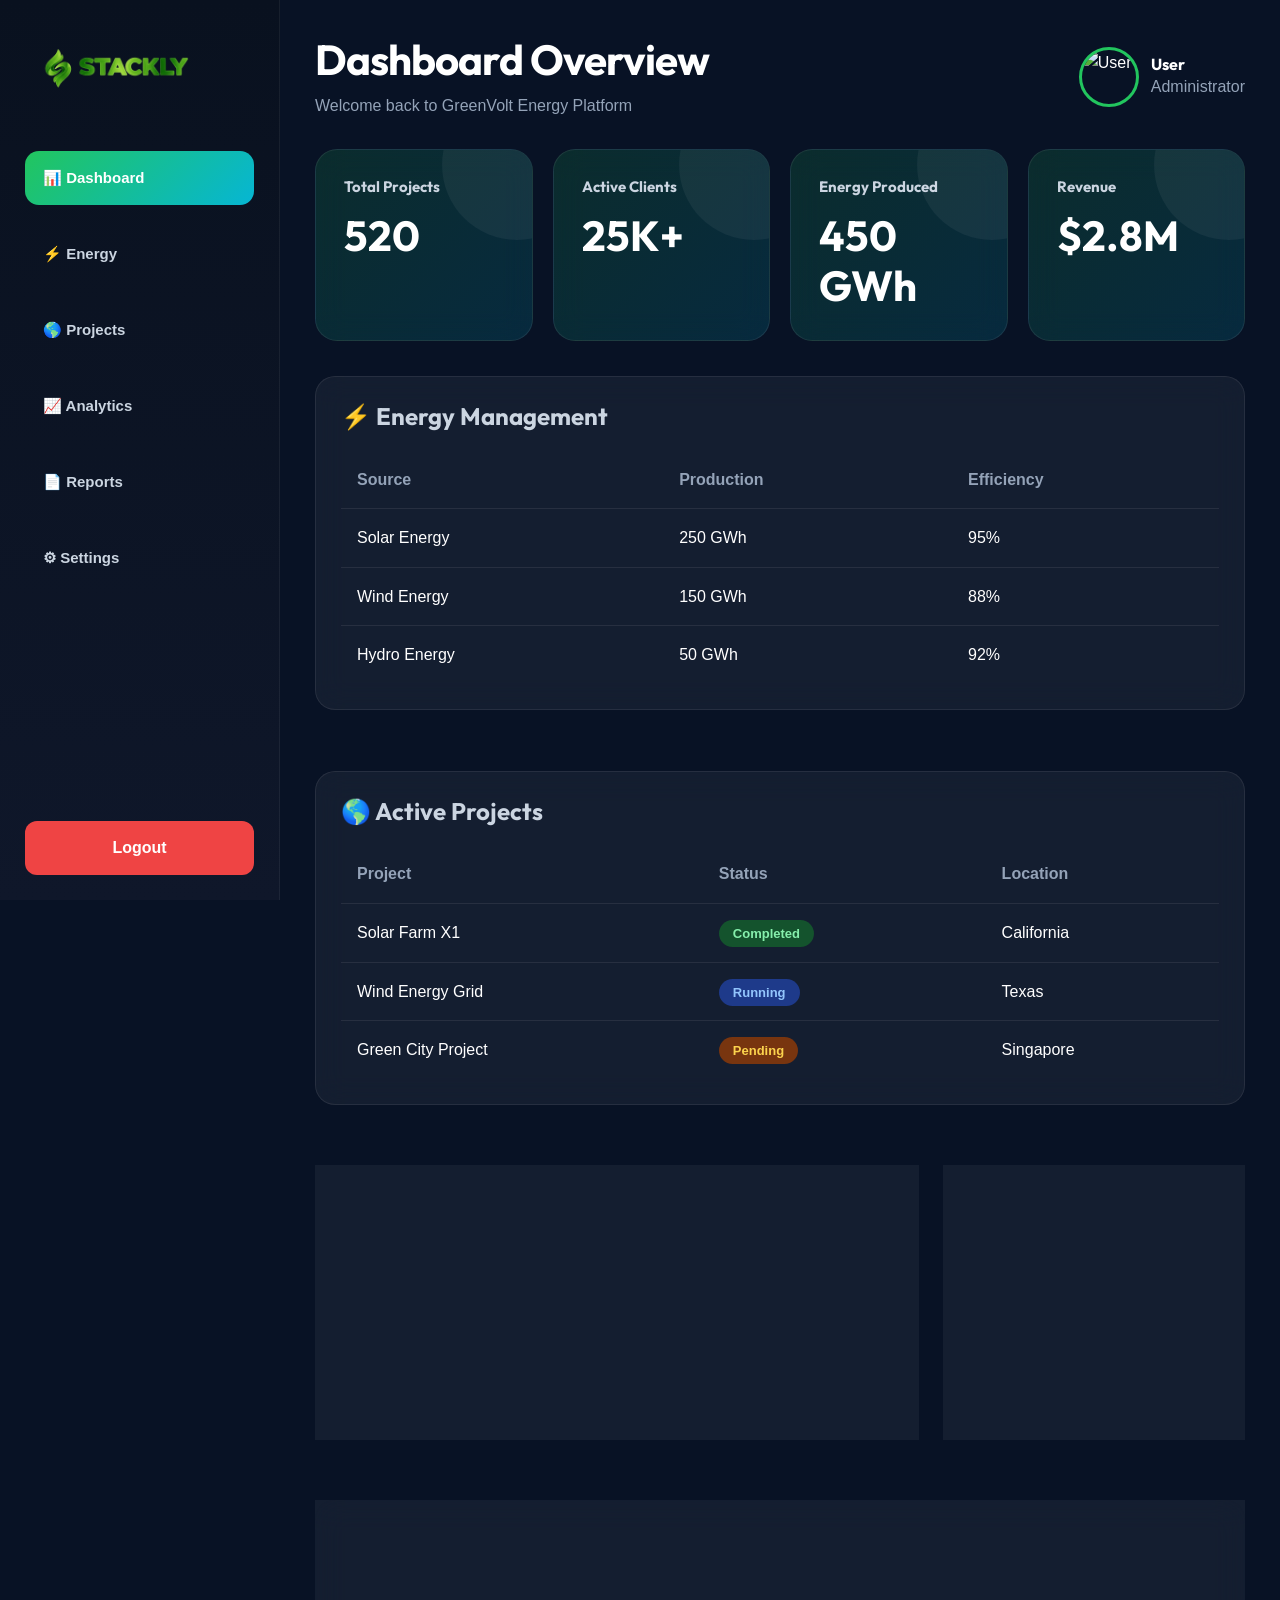
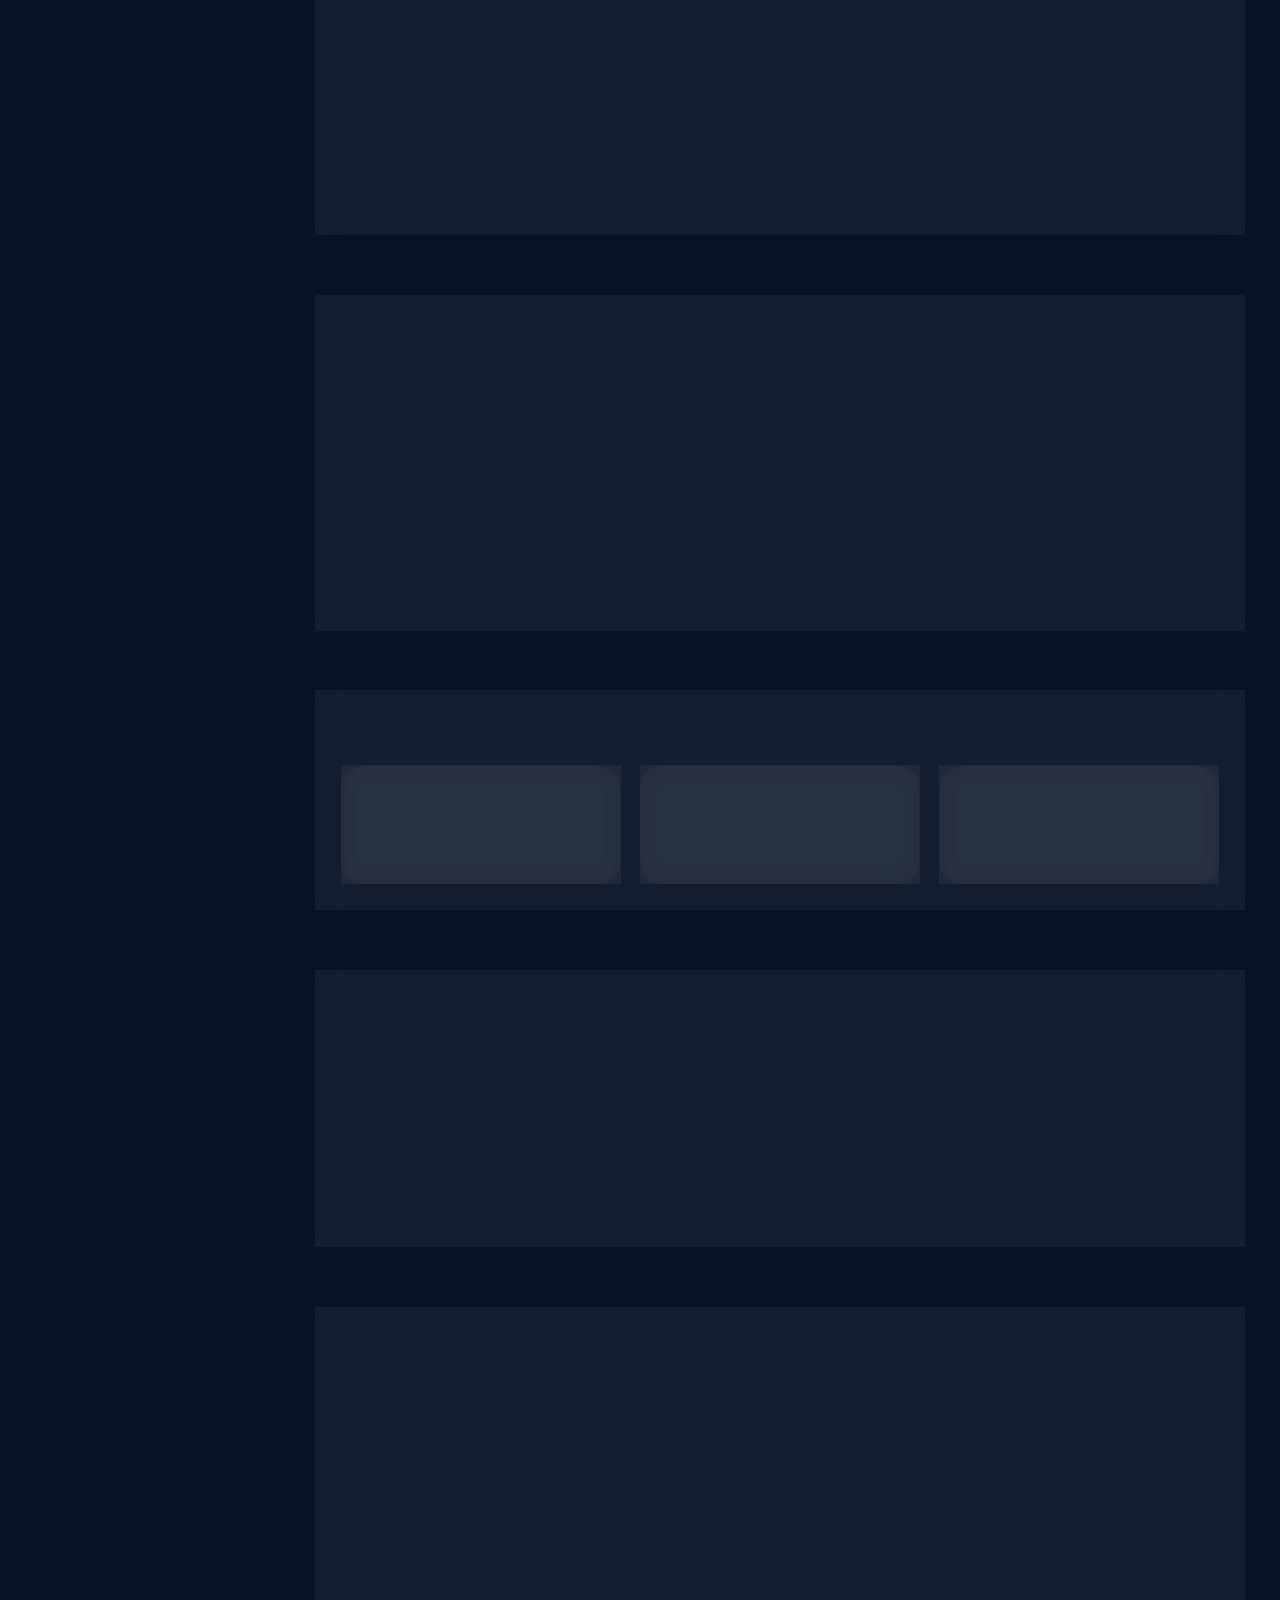
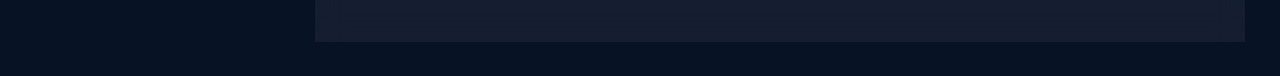
==== commit 375e9c12: "Add files via upload" ====
--- a/dashboard.html
+++ b/dashboard.html
@@ -14,13 +14,31 @@
 
     <div class="dashboard">
 
+        <!-- Mobile Sidebar Overlay -->
+        <div class="sidebar-overlay" id="sidebar-overlay"></div>
+
+        <!-- Mobile Hamburger Toggle -->
+        <button class="sidebar-toggle" id="sidebar-toggle" aria-label="Open Menu">
+            <span></span>
+            <span></span>
+            <span></span>
+        </button>
+
         <!-- SIDEBAR -->
-        <aside class="sidebar animate-slide-in-left">
+        <aside class="sidebar" id="dashboard-sidebar">
+
+            <!-- Mobile Close Button -->
+            <button class="sidebar-close" id="sidebar-close" aria-label="Close Menu">
+                <svg width="24" height="24" viewBox="0 0 24 24" fill="none" stroke="currentColor" stroke-width="2.5" stroke-linecap="round" stroke-linejoin="round">
+                    <line x1="18" y1="6" x2="6" y2="18"></line>
+                    <line x1="6" y1="6" x2="18" y2="18"></line>
+                </svg>
+            </button>
 
             <div>
 
                 <div class="sidebar-logo">
-                    <img src="images/green_logo.webp" alt="GreenVolt">
+                    <a href="index.html"><img src="images/green_logo.webp" alt="GreenVolt"></a>
 
                 </div>
 
@@ -448,6 +466,34 @@
                 document.getElementById("loginUser").textContent = user;
             }
 
+            // Mobile Sidebar Toggle
+            const sidebarToggle = document.getElementById("sidebar-toggle");
+            const sidebarClose = document.getElementById("sidebar-close");
+            const sidebar = document.getElementById("dashboard-sidebar");
+            const overlay = document.getElementById("sidebar-overlay");
+
+            function openSidebar() {
+                sidebar.classList.add("open");
+                overlay.classList.add("open");
+                document.body.style.overflow = "hidden";
+            }
+
+            function closeSidebar() {
+                sidebar.classList.remove("open");
+                overlay.classList.remove("open");
+                document.body.style.overflow = "";
+            }
+
+            if (sidebarToggle) sidebarToggle.addEventListener("click", openSidebar);
+            if (sidebarClose) sidebarClose.addEventListener("click", closeSidebar);
+            if (overlay) overlay.addEventListener("click", closeSidebar);
+
+            // Close sidebar when a menu link is clicked (mobile)
+            const menuLinks = document.querySelectorAll(".sidebar-menu a");
+            menuLinks.forEach(function (link) {
+                link.addEventListener("click", closeSidebar);
+            });
+
         });
 
         function logout() {
@@ -459,7 +505,6 @@
     </script>
 
 
-
 </body>
 
 </html>
--- a/style.css
+++ b/style.css
@@ -753,6 +753,56 @@
 
 .hamburger.active span:nth-child(3) {
     transform: translateY(-8.5px) rotate(-45deg);
+}
+
+/* ========== Mobile Navigation ========== */
+@media (max-width: 768px) {
+    .hamburger {
+        display: flex;
+    }
+
+    .nav-menu {
+        position: fixed;
+        top: 0;
+        left: 0;
+        width: 100%;
+        height: 100vh;
+        flex-direction: column;
+        align-items: center;
+        justify-content: center;
+        gap: 24px;
+        background-color: var(--bg-primary);
+        opacity: 0;
+        visibility: hidden;
+        transform: translateY(-20px);
+        transition: opacity var(--transition-smooth), transform var(--transition-smooth), visibility var(--transition-smooth);
+        z-index: 999;
+    }
+
+    .nav-menu.active {
+        opacity: 1;
+        visibility: visible;
+        transform: translateY(0);
+    }
+
+    .nav-link {
+        font-size: 1.35rem;
+        font-weight: 600;
+        padding: 10px 0;
+    }
+
+    .header-actions {
+        gap: 12px;
+    }
+
+    .btn-login {
+        padding: 8px 16px;
+        font-size: 0.85rem;
+    }
+
+    .header .container {
+        padding: 0 16px;
+    }
 }
 
 /* 4. Hero Section */
@@ -2377,7 +2427,7 @@
 }
 
 .login-card button:hover {
-    background: #15803d;
+    background: #0c963f;
 }
 
 .login-card a {
@@ -2802,6 +2852,21 @@
    RESPONSIVE DASHBOARD
 ========================================== */
 
+/* Sidebar Toggle - Hidden on desktop */
+.sidebar-toggle {
+    display: none;
+}
+
+/* Sidebar Close - Hidden on desktop */
+.sidebar-close {
+    display: none;
+}
+
+/* Sidebar Overlay - Hidden on desktop */
+.sidebar-overlay {
+    display: none;
+}
+
 /* TABLETS & SMALL DESKTOPS */
 @media (max-width: 992px) {
     .sidebar {
@@ -2846,29 +2911,114 @@
         flex-direction: column;
     }
 
+    /* ---- Mobile Hamburger Toggle Button ---- */
+    .sidebar-toggle {
+        display: flex;
+        flex-direction: column;
+        gap: 5px;
+        position: fixed;
+        top: 16px;
+        left: 16px;
+        z-index: 1100;
+        background: linear-gradient(135deg, #0f172a, #1e293b);
+        border: 1px solid rgba(255, 255, 255, 0.1);
+        border-radius: 12px;
+        padding: 12px;
+        cursor: pointer;
+        box-shadow: 0 4px 20px rgba(0, 0, 0, 0.3);
+        transition: transform 0.2s ease, box-shadow 0.2s ease;
+    }
+
+    .sidebar-toggle:hover {
+        transform: scale(1.05);
+        box-shadow: 0 6px 25px rgba(0, 0, 0, 0.4);
+    }
+
+    .sidebar-toggle span {
+        display: block;
+        width: 22px;
+        height: 2.5px;
+        background-color: #22c55e;
+        border-radius: 4px;
+        transition: transform 0.3s ease, opacity 0.3s ease;
+    }
+
+    /* ---- Mobile Sidebar Overlay Backdrop ---- */
+    .sidebar-overlay {
+        display: block;
+        position: fixed;
+        inset: 0;
+        background: rgba(0, 0, 0, 0.6);
+        backdrop-filter: blur(4px);
+        z-index: 1200;
+        opacity: 0;
+        visibility: hidden;
+        transition: opacity 0.35s ease, visibility 0.35s ease;
+    }
+
+    .sidebar-overlay.open {
+        opacity: 1;
+        visibility: visible;
+    }
+
+    /* ---- Sidebar as Slide-in Panel ---- */
     .sidebar {
-        width: 100%;
-        min-width: 100%;
-        height: auto;
-        position: relative;
-        padding: 20px;
-        border-right: none;
-        border-bottom: 1px solid rgba(255, 255, 255, .08);
+        position: fixed;
+        top: 0;
+        left: 0;
+        width: 280px;
+        min-width: 280px;
+        height: 100vh;
+        z-index: 1300;
+        transform: translateX(-100%);
+        transition: transform 0.35s cubic-bezier(0.4, 0, 0.2, 1);
+        border-right: 1px solid rgba(255, 255, 255, 0.08);
+        border-bottom: none;
+        padding: 25px;
+        overflow-y: auto;
+    }
+
+    .sidebar.open {
+        transform: translateX(0);
+    }
+
+    /* ---- Close (X) Button inside Sidebar ---- */
+    .sidebar-close {
+        display: flex;
+        align-items: center;
+        justify-content: center;
+        position: absolute;
+        top: 16px;
+        right: 16px;
+        width: 40px;
+        height: 40px;
+        border-radius: 10px;
+        background: rgba(255, 255, 255, 0.06);
+        border: 1px solid rgba(255, 255, 255, 0.1);
+        color: #94a3b8;
+        cursor: pointer;
+        transition: background 0.2s ease, color 0.2s ease, transform 0.2s ease;
+        z-index: 10;
+    }
+
+    .sidebar-close:hover {
+        background: rgba(239, 68, 68, 0.15);
+        color: #ef4444;
+        transform: rotate(90deg);
     }
 
     .sidebar-logo {
-        margin-bottom: 15px;
+        margin-bottom: 30px;
+        margin-top: 10px;
     }
 
     .sidebar-logo img {
-        width: 130px;
+        width: 150px;
     }
 
     .sidebar-menu {
-        flex-direction: row;
-        flex-wrap: wrap;
-        justify-content: center;
-        gap: 8px;
+        flex-direction: column;
+        gap: 6px;
     }
 
     .sidebar-menu li {
@@ -2876,24 +3026,26 @@
     }
 
     .sidebar-menu a {
-        padding: 10px 12px;
-        font-size: 13px;
-        border-radius: 10px;
+        padding: 14px 18px;
+        font-size: 15px;
+        border-radius: 12px;
         white-space: nowrap;
     }
 
     .sidebar-menu a:hover {
-        transform: none;
+        transform: translateX(6px);
+        background: rgba(255, 255, 255, 0.04);
     }
 
     .logout-btn {
         width: 100%;
-        margin-top: 15px;
-    }
-
+        margin-top: 20px;
+    }
+
+    /* ---- Main Content takes full width ---- */
     .main-content {
         width: 100%;
-        padding: 20px 15px;
+        padding: 70px 15px 20px 15px;
     }
 
     .dashboard-header {
@@ -2934,13 +3086,14 @@
 
 /* SMALL PHONES */
 @media (max-width: 480px) {
-    .sidebar-menu {
-        display: grid;
-        grid-template-columns: repeat(2, 1fr);
+    .sidebar {
+        width: 260px;
+        min-width: 260px;
     }
 
     .sidebar-menu a {
-        justify-content: center;
+        padding: 12px 14px;
+        font-size: 14px;
     }
 
     .dashboard-header h1 {
